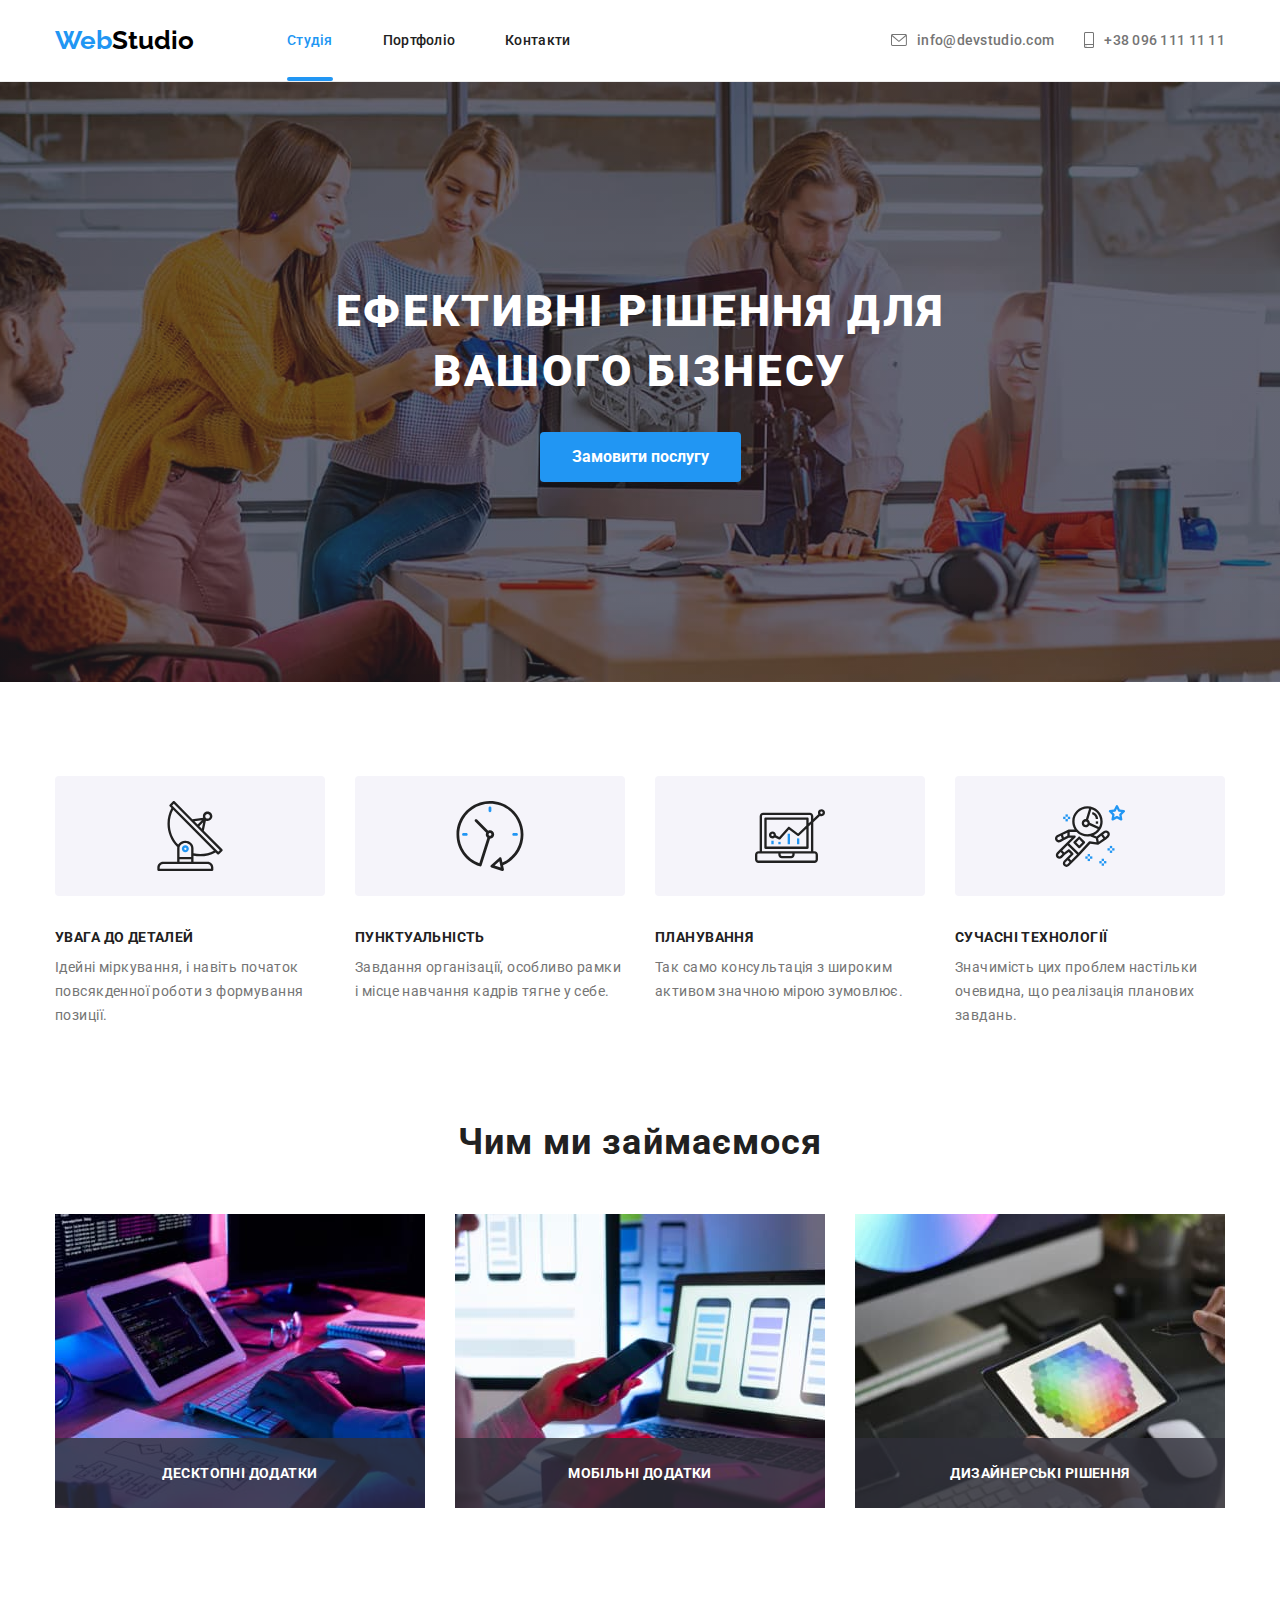
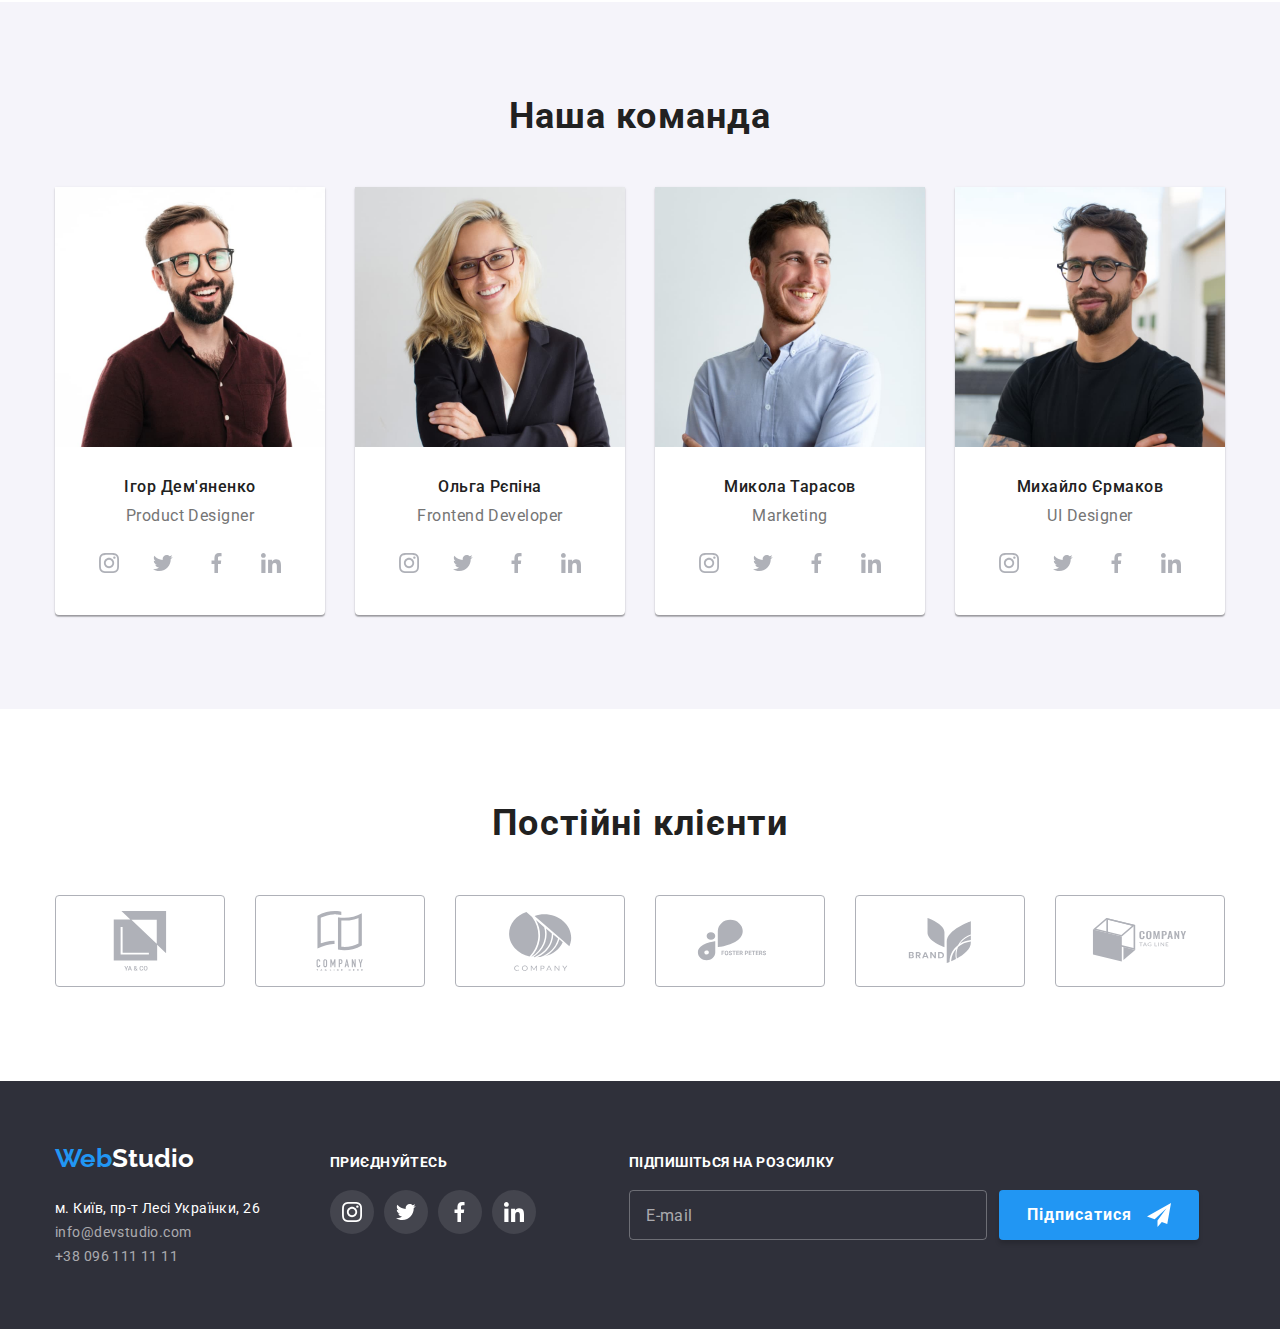
==== index.html @ 1114fa34 "Добавляет предыдушую версию сайта" ====
<!DOCTYPE html>
<html lang="uk">
  <head>
    <meta charset="UTF-8" />
    <meta http-equiv="X-UA-Compatible" content="IE=edge" />
    <meta name="viewport" content="width=1200">
    <title>WebStudio</title>
    <link
      href="https://fonts.googleapis.com/css2?family=Pacifico&family=Raleway:wght@700&family=Roboto:wght@400;500;700;900&display=swap"
      rel="stylesheet"
    />
    <link
      rel="stylesheet"
      href="https://cdnjs.cloudflare.com/ajax/libs/modern-normalize/1.1.0/modern-normalize.min.css"
    />
    <link rel="stylesheet" href="./css/main.min.css" />
  </head>
  <body>
    <header class="header">
      <!-- Навигация -->
      <div class="header__container">
        <nav class="nav-site">
          <a class="logo" href="./index.html" lang="en"
            ><span>Web</span>Studio</a
          >

          <ul class="nav-site__list">
            <li class="nav-site__items">
              <a class="nav-site__link nav-site__link--active" href="./index.html">Студія</a>
            </li>
            <li class="nav-site__items">
              <a class="nav-site__link" href="./portfolio.html">Портфоліо</a>
            </li>
            <li class="nav-site__items">
              <a class="nav-site__link" href="">Контакти</a>
            </li>
          </ul>
        </nav>
        <!-- Контактная информация -->
        <ul class="nav-contacts">
          <li class="nav-contacts__items">
            <a class="nav-contacts__link" href="mailto:info@devstudio.com">
              <svg class="nav-contacts__icon" width="16" height="16">
                <use href="./images/symbol-defs.svg#icon-envelope"></use>
              </svg><span>info@devstudio.com</span></a
            >
          </li>
          <li class="nav-contacts__items">
            <a class="nav-contacts__link" href="tel:+380961111111">
              <svg class="nav-contacts__icon" width="10" height="16">
                <use href="./images/symbol-defs.svg#icon-smartphone"></use>
              </svg><span>+38 096 111 11 11</span></a
            >
          </li>
        </ul>
      </div>
    </header>

    <main>
      <!-- Блок Герой -->
      <section class="hero">
        <h1 class="hero__title">Ефективні рішення для<br />вашого бізнесу</h1>
        <button class="hero__button" type="button" data-modal-open>Замовити послугу</button>
      </section>
      <!-- Достоинства -->
      <section class="dignity">
        <h2 class="dignity__title hide">Переваги</h2>

        <ul class="dignity__list">
          <li class="dignity__items">
            <svg class="dignity__icons" width="270" height="120">
              <use href="./images/symbol-defs.svg#icon-antenna"></use>
            </svg>
            <h3 class="dignity__subtitle">УВАГА ДО ДЕТАЛЕЙ</h3>
            <p class="dignity__text">
              Ідейні міркування, і навіть початок повсякденної роботи з
              формування позиції.
            </p>
          </li>
          <li class="dignity__items">
            <svg class="dignity__icons" width="270" height="120">
              <use href="./images/symbol-defs.svg#icon-clock"></use>
            </svg>
            <h3 class="dignity__subtitle">ПУНКТУАЛЬНІСТЬ</h3>
            <p class="dignity__text">
              Завдання організації, особливо рамки і місце навчання кадрів тягне
              у себе.
            </p>
          </li>
          <li class="dignity__items">
            <svg class="dignity__icons" width="270" height="120">
              <use href="./images/symbol-defs.svg#icon-diagram"></use>
            </svg>
            <h3 class="dignity__subtitle">ПЛАНУВАННЯ</h3>
            <p class="dignity__text">
              Так само консультація з широким активом значною мірою зумовлює.
            </p>
          </li>
          <li class="dignity__items">
            <svg class="dignity__icons" width="270" height="120">
              <use href="./images/symbol-defs.svg#icon-astronaut"></use>
            </svg>
            <h3 class="dignity__subtitle">СУЧАСНІ ТЕХНОЛОГІЇ</h3>
            <p class="dignity__text">
              Значимість цих проблем настільки очевидна, що реалізація планових
              завдань.
            </p>
          </li>
        </ul>
      </section>
      <!-- Наша работа -->
      <section class="ourwork">
        <h2 class="ourwork__title">Чим ми займаємося</h2>
        <ul class="ourwork__list">
          <li class="ourwork__items">
            <div class="ourwork__tumb">
              <img
              src="./images/metier_1.jpg"
              alt="процес планування"
              width="370"
              height="294"
              />
              <div class="ourwork__textblock">
                <p class="ourwork__text">Десктопні додатки</p>
              </div>
            </div>
          </li>
          <li class="ourwork__items">
            <div class="ourwork__tumb">
              <img
              src="./images/metier_2.jpg"
              alt="процес створеня макету"
              width="370"
              height="294"
              />
              <div class="ourwork__textblock">
                <p class="ourwork__text">Мобільні додатки</p>
              </div>
          </li>
          <li class="ourwork__items">
            <div class="ourwork__tumb">
              <img
              src="./images/metier_3.jpg"
              alt="процес графічного оформлення"
              width="370"
              height="294"
              />
              <div class="ourwork__textblock">
                <p class="ourwork__text">Дизайнерські рішення</p>
              </div>
          </li>
        </ul>
      </section>
      <!-- Наша команда -->
      <section class="ourteam">
        <div class="ourteam__container">
          <h2 class="ourteam__title">Наша команда</h2>

          <ul class="ourteam__list">
            <li class="team-cart">
              <img
                src="./images/product_designer.jpg"
                alt="усміхнений молодий чоловік в окулярах с бородою"
                width="270"
                height="260"
              />
              <div class="team-cart__about">
                <h3 class="team-cart__name">Ігор Дем'яненко</h3>
                <p class="team-cart__profession" lang="en">Product Designer</p>

                <ul class="team-cart__list">
                  <li class="team-cart__items">
                    <a
                      href=""
                      class="team-cart__link"
                      target="_blank"
                      rel="noreferrer noopener"
                    >
                      <svg class="team-cart__icon" width="44" height="44">
                        <use
                          href="./images/symbol-defs.svg#icon-instagram"
                        ></use>
                      </svg>
                    </a>
                  </li>
                  <li class="team-cart__items">
                    <a
                      href=""
                      class="team-cart__link"
                      target="_blank"
                      rel="noreferrer noopener"
                    >
                      <svg class="team-cart__icon" width="44" height="44">
                        <use href="./images/symbol-defs.svg#icon-Twitter"></use>
                      </svg>
                    </a>
                  </li>
                  <li class="team-cart__items">
                    <a
                      href=""
                      class="team-cart__link"
                      target="_blank"
                      rel="noreferrer noopener"
                    >
                      <svg class="team-cart__icon" width="44" height="44">
                        <use
                          href="./images/symbol-defs.svg#icon-facebook"
                        ></use>
                      </svg>
                    </a>
                  </li>
                  <li class="team-cart__items">
                    <a
                      href=""
                      class="team-cart__link"
                      target="_blank"
                      rel="noreferrer noopener"
                    >
                      <svg class="team-cart__icon" width="44" height="44">
                        <use
                          href="./images/symbol-defs.svg#icon-linkedin"
                        ></use>
                      </svg>
                    </a>
                  </li>
                </ul>
              </div>
            </li>
            <li class="team-cart">
              <img
                src="./images/frontend_developer.jpg"
                alt="усміхнена молода дівчина в окулярах"
                width="270"
                height="260"
              />
              <div class="team-cart__about">
                <h3 class="team-cart__name">Ольга Рєпіна</h3>
                <p class="team-cart__profession" lang="en">Frontend Developer</p>

                <ul class="team-cart__list">
                  <li class="team-cart__items">
                    <a
                      href=""
                      class="team-cart__link"
                      target="_blank"
                      rel="noreferrer noopener"
                    >
                      <svg class="team-cart__icon" width="44" height="44">
                        <use
                          href="./images/symbol-defs.svg#icon-instagram"
                        ></use>
                      </svg>
                    </a>
                  </li>
                  <li class="team-cart__items">
                    <a
                      href=""
                      class="team-cart__link"
                      target="_blank"
                      rel="noreferrer noopener"
                    >
                      <svg class="team-cart__icon" width="44" height="44">
                        <use href="./images/symbol-defs.svg#icon-Twitter"></use>
                      </svg>
                    </a>
                  </li>
                  <li class="team-cart__items">
                    <a
                      href=""
                      class="team-cart__link"
                      target="_blank"
                      rel="noreferrer noopener"
                    >
                      <svg class="team-cart__icon" width="44" height="44">
                        <use
                          href="./images/symbol-defs.svg#icon-facebook"
                        ></use>
                      </svg>
                    </a>
                  </li>
                  <li class="team-cart__items">
                    <a
                      href=""
                      class="team-cart__link"
                      target="_blank"
                      rel="noreferrer noopener"
                    >
                      <svg class="team-cart__icon" width="44" height="44">
                        <use
                          href="./images/symbol-defs.svg#icon-linkedin"
                        ></use>
                      </svg>
                    </a>
                  </li>
                </ul>
              </div>
            </li>
            <li class="team-cart">
              <img
                src="./images/marketing.jpg"
                alt="усміхнений молодий чоловік"
                width="270"
                height="260"
              />
              <div class="team-cart__about">
                <h3 class="team-cart__name">Микола Тарасов</h3>
                <p class="team-cart__profession" lang="en">Marketing</p>
                <ul class="team-cart__list">
                  <li class="team-cart__items">
                    <a
                      href=""
                      class="team-cart__link"
                      target="_blank"
                      rel="noreferrer noopener"
                    >
                      <svg class="team-cart__icon" width="44" height="44">
                        <use
                          href="./images/symbol-defs.svg#icon-instagram"
                        ></use>
                      </svg>
                    </a>
                  </li>
                  <li class="team-cart__items">
                    <a
                      href=""
                      class="team-cart__link"
                      target="_blank"
                      rel="noreferrer noopener"
                    >
                      <svg class="team-cart__icon" width="44" height="44">
                        <use href="./images/symbol-defs.svg#icon-Twitter"></use>
                      </svg>
                    </a>
                  </li>
                  <li class="team-cart__items">
                    <a
                      href=""
                      class="team-cart__link"
                      target="_blank"
                      rel="noreferrer noopener"
                    >
                      <svg class="team-cart__icon" width="44" height="44">
                        <use
                          href="./images/symbol-defs.svg#icon-facebook"
                        ></use>
                      </svg>
                    </a>
                  </li>
                  <li class="team-cart__items">
                    <a
                      href=""
                      class="team-cart__link"
                      target="_blank"
                      rel="noreferrer noopener"
                    >
                      <svg class="team-cart__icon" width="44" height="44">
                        <use
                          href="./images/symbol-defs.svg#icon-linkedin"
                        ></use>
                      </svg>
                    </a>
                  </li>
                </ul>
              </div>
            </li>
            <li class="team-cart">
              <img
                src="./images/ui_designer.jpg"
                alt="усміхнений молодий чоловік в окулярах с бородою"
                width="270"
                height="260"
              />
              <div class="team-cart__about">
                <h3 class="team-cart__name">Михайло Єрмаков</h3>
                <p class="team-cart__profession" lang="en">UI Designer</p>
                <ul class="team-cart__list">
                  <li class="team-cart__items">
                    <a
                      href=""
                      class="team-cart__link"
                      target="_blank"
                      rel="noreferrer noopener"
                    >
                      <svg class="team-cart__icon" width="44" height="44">
                        <use
                          href="./images/symbol-defs.svg#icon-instagram"
                        ></use>
                      </svg>
                    </a>
                  </li>
                  <li class="team-cart__items">
                    <a
                      href=""
                      class="team-cart__link"
                      target="_blank"
                      rel="noreferrer noopener"
                    >
                      <svg class="team-cart__icon" width="44" height="44">
                        <use href="./images/symbol-defs.svg#icon-Twitter"></use>
                      </svg>
                    </a>
                  </li>
                  <li class="team-cart__items">
                    <a
                      href=""
                      class="team-cart__link"
                      target="_blank"
                      rel="noreferrer noopener"
                    >
                      <svg class="team-cart__icon" width="44" height="44">
                        <use
                          href="./images/symbol-defs.svg#icon-facebook"
                        ></use>
                      </svg>
                    </a>
                  </li>
                  <li class="team-cart__items">
                    <a
                      href=""
                      class="team-cart__link"
                      target="_blank"
                      rel="noreferrer noopener"
                    >
                      <svg class="team-cart__icon" width="44" height="44">
                        <use
                          href="./images/symbol-defs.svg#icon-linkedin"
                        ></use>
                      </svg>
                    </a>
                  </li>
                </ul>
              </div>
            </li>
          </ul>
        </div>
      </section>
      <!-- Постоянные клиенты -->
      <section class="clients">
        <h2 class="clients__title">Постійні клієнти</h2>

        <ul class="clients__list">
          <li class="client__items">
            <a
              href=""
              class="clients__link"
              target="_blank"
              rel="noreferrer noopener"
            >
              <svg class="clients__icon" width="170" height="92">
                <use href="./images/symbol-defs.svg#icon-yoco"></use>
              </svg>
            </a>
          </li>
          <li class="client__items">
            <a
              href=""
              class="clients__link"
              target="_blank"
              rel="noreferrer noopener"
            >
              <svg class="clients__icon" width="170" height="92">
                <use href="./images/symbol-defs.svg#icon-tagline"></use>
              </svg>
            </a>
          </li>
          <li class="client__items">
            <a
              href=""
              class="clients__link"
              target="_blank"
              rel="noreferrer noopener"
            >
              <svg class="clients__icon" width="170" height="92">
                <use href="./images/symbol-defs.svg#icon-company"></use>
              </svg>
            </a>
          </li>
          <li class="client__items">
            <a
              href=""
              class="clients__link"
              target="_blank"
              rel="noreferrer noopener"
            >
              <svg class="clients__icon" width="170" height="92">
                <use href="./images/symbol-defs.svg#icon-forestpeter"></use>
              </svg>
            </a>
          </li>
          <li class="client__items">
            <a
              href=""
              class="clients__link"
              target="_blank"
              rel="noreferrer noopener"
            >
              <svg class="clients__icon" width="170" height="92">
                <use href="./images/symbol-defs.svg#icon-brend"></use>
              </svg>
            </a>
          </li>
          <li class="client__items">
            <a
              href=""
              class="clients__link"
              target="_blank"
              rel="noreferrer noopener"
            >
              <svg class="clients__icon" width="170" height="92">
                <use href="./images/symbol-defs.svg#icon-tag"></use>
              </svg>
            </a>
          </li>
        </ul>
      </section>
    </main>

<!-- footer -->

    <footer class="footer">
      <div class="footer__container">
        <div class="footer__item">
          <!-- logo -->
          <a class="logo logo--dark" href="./index.html" lang="en">
            <span>Web</span>Studio</a
          >
          <!-- Как найти -->
          <address class="address footer__address">
            <ul class="address__list">
              <li class="address__item">
                <a
                  class="address__maps"
                  target="_blank"
                  rel="noreferrer noopener"
                  href="https://goo.gl/maps/oZcnaYU12z9c5pJu7"
                  >м. Київ, пр-т Лесі Українки, 26</a
                >
              </li>

              <li class="address__item">
                <a class="address__contact" href="mailto:info@devstudio.com"
                  >info@devstudio.com</a
                >
              </li>

              <li class="address__item">
                <a class="address__contact" href="tel:+380961111111"
                  >+38 096 111 11 11</a
                >
              </li>
            </ul>
          </address>
        </div>
        <!-- Присоединиться footer -->
        <div class="footer__item">
          <h2 class="footer__title">приєднуйтесь</h2>

          <ul class="footer-social">
            <li class="footer-social__item">
              <a
                href=""
                class="footer-social__link"
                target="_blank"
                rel="noreferrer noopener"
              >
                <svg class="footer-social__icon" width="44" height="44">
                  <use href="./images/symbol-defs.svg#icon-instagram"></use>
                </svg>
              </a>
            </li>
            <li class="footer-social__item">
              <a
                href=""
                class="footer-social__link"
                target="_blank"
                rel="noreferrer noopener"
              >
                <svg class="footer-social__icon" width="44" height="44">
                  <use href="./images/symbol-defs.svg#icon-Twitter"></use>
                </svg>
              </a>
            </li>
            <li class="footer-social__item">
              <a
                href=""
                class="footer-social__link"
                target="_blank"
                rel="noreferrer noopener"
              >
                <svg class="footer-social__icon" width="44" height="44">
                  <use href="./images/symbol-defs.svg#icon-facebook"></use>
                </svg>
              </a>
            </li>
            <li class="footer-social__item">
              <a
                href=""
                class="footer-social__link"
                target="_blank"
                rel="noreferrer noopener"
              >
                <svg class="footer-social__icon" width="44" height="44">
                  <use href="./images/symbol-defs.svg#icon-linkedin"></use>
                </svg>
              </a>
            </li>
          </ul>
        </div>
        <!-- Подписаться на рассылку footer -->
        <div class="subscribe">
          <h2 class="subscribe-title footer__title">Підпишіться на розсилку</h2>
          <form name="subscribe__form">
            <div class="subscribe__container">
              <label class="subscribe__label">
                <input class="subscribe__input" type="email" placeholder="E-mail" name="subscribe-email">
              </label>
              <button class="subscrbe__submit" type="submit">Підписатися 
                <svg class="subscrbe__icon" width="24" height="24">
                <use href="./images/symbol-defs.svg#icon-send-airplane"></use>
              </svg></button>
            </div>
          </form>
        </div>
      </div>
    </footer>
    <!-- Модальное окно -->
    <div class="backdrop is-hidden" data-modal>
      <div class="modal">
        <button class="modal__close-button" data-modal-close>
          <svg class="modal__close-icon" width="18" height="18">
            <use href="./images/symbol-defs.svg#icon-close"></use>
          </svg>
        </button>
        <!-- форма -->
        <form class="feedback" name="feedback-form" >
            <div>
              <h2 class="feedback__title">Залиште свої дані, ми вам передзвонимо</h2>
            <ul class="feedback__list">
              <li class="feedback__item">
                <label class="feedback__lable">
                    <p class="feedback__text">Ім'я</p>
                    <input class="feedback__input" type="text" name="feedback-name">
                    <svg class="feedback__icon" width="18" height="18">
                      <use href="./images/symbol-defs.svg#icon-person-feedback"></use>
                    </svg>
                </label>
              </li>
              <li class="feedback__item">
                <label class="feedback__lable" >
                  <p class="feedback__text">Телефон</p>
                  <input class="feedback__input" type="tel" name="feedback-tel">
                  <svg class="feedback__icon" width="18" height="18">
                    <use href="./images/symbol-defs.svg#icon-phone-feedback"></use>
                  </svg>
                </label>
              </li>
              <li class="feedback__item">
                <label class="feedback__lable" >
                  <p class="feedback__text">Пошта</p>
                  <input class="feedback__input" type="email" name="feedback-email">
                  <svg class="feedback__icon" width="18" height="18">
                    <use href="./images/symbol-defs.svg#icon-email-feedback"></use>
                  </svg>
                </label>
              </li>
              <li class="feedback__item">
                <label>
                  <p class="feedback__text">Коментар</p>
                  <textarea class="feedback__textarea feedback__input" name="feedback-comment" rows="10"  placeholder="Введіть текст"></textarea>
                </label>
              </li>
            </ul>
            <div class="checkbox">
              <label class="checkbox__label">
                <input class="checkbox__input hide" type="checkbox" >
                <span class="checkbox__icon"></span><p class="checkbox__text">Погоджуюся з розсилкою та приймаю <a class="checkbox__link" href="">Умови договору</a></p>
              </label>
              
            </div>
            </div>
            <button class="feedback__submit button" type="submit">Відправити</button>
          </form>
      </div>
    </div>

    <script src="./js/modal.js"></script>
  </body>
</html>
---- css/main.min.css ----
:root{--brend-color: #2196F3;--white-color: #ffffff;--text-title-color: #212121;--text-main-color: #757575;--background-main-color: #F5F5F5;--background-secondary-color: #F5F4FA;--background-footer-color: #2F303A;--footer-text-color: #FFFFFF;--social-icon-color: #AFB1B8;--function-animation: cubic-bezier(0.4, 0, 0.2, 1)}*,*::before,*::after{box-sizing:border-box}body{background-color:var(--white-color);color:var(--text-main-color);font-family:"Roboto",sans-serif}ul{margin:0;padding:0}h1,h2,h3,h4,h5,h6{margin:0}p{margin:0}img{display:block}.list{list-style:none}.link{display:block;text-decoration:none;color:inherit}.hide{position:absolute;width:1px;height:1px;margin:-1px;padding:0;overflow:hidden;border:0;clip:rect(0 0 0 0)}.title{color:var(--text-title-color);font-family:"Roboto",sans-serif;font-weight:700;font-size:36px;line-height:1.16;text-align:center;letter-spacing:.03em}.checkbox__icon,.feedback__submit,.feedback__input,.feedback__icon,.modal__close-button,.modal,.backdrop,.subscrbe__submit,.subscribe__input,.footer-social__link,.clients__icon,.clients__link,.team-cart__link,.team-cart__icon,.hero__button,.nav-contacts__link,.nav-site__link{transition-duration:250ms;transition-timing-function:var(--function-animation)}.footer__container,.clients,.ourteam__container,.ourwork,.dignity,.header__container{width:1200px;margin:0 auto;padding-left:15px;padding-right:15px}.clients,.ourteam,.dignity{padding-top:94px;padding-bottom:94px}.feedback__list,.address__list,.clients__list,.team-cart__list,.ourteam__list,.ourwork__list,.dignity__list,.nav-contacts,.nav-site__list,.footer-social{list-style:none}.address__contact,.address__maps,.clients__link,.nav-contacts__link,.nav-site__link,.logo,.footer-social__link,.team-cart__link{display:block;text-decoration:none;color:inherit}.nav-contacts__link,.nav-site__link{display:block;padding-top:32px;padding-bottom:32px;color:var(--text-title-color);font-weight:500;font-size:14px;letter-spacing:.02em;transition-property:color}.clients__title,.ourteam__title,.ourwork__title{color:var(--text-title-color);font-family:"Roboto",sans-serif;font-weight:700;font-size:36px;line-height:1.16;text-align:center;letter-spacing:.03em}.footer__address{font-style:normal}.footer-social{display:flex;justify-content:space-between}.footer-social__link,.team-cart__link{display:flex;justify-content:center;align-items:center;width:44px;height:44px;border-radius:50%}.footer-social__icon,.team-cart__icon{width:20px;height:20px}.ourwork__tumb{position:relative;overflow:hidden}.logo{color:#000;font-family:"Raleway",sans-serif;font-weight:700;font-size:26px;line-height:1.38}.logo span{color:var(--brend-color)}.header{border-bottom:1px solid #ececec}.header__container{display:flex;align-items:center}.header{background-color:#fff;line-height:1.14}.nav-site{display:flex;align-items:center}.nav-site__list{display:flex;align-items:center;margin-left:93px}.nav-site__items+.nav-site__items{margin-left:50px}.nav-site__link:hover,.nav-site__link:focus{color:var(--brend-color)}.nav-site__link--active{color:var(--brend-color);position:relative}.nav-site__link--active::after{content:"";position:absolute;bottom:-1px;display:block;width:100%;height:4px;border-radius:2px;background-color:var(--brend-color)}.nav-contacts{display:flex;align-items:center;margin-left:auto}.nav-contacts__items+.nav-contacts__items{margin-left:30px}.nav-contacts__link{color:var(--text-main-color)}.nav-contacts__icon{vertical-align:text-bottom;margin-right:10px;fill:currentColor}.nav-contacts__link:hover,.nav-contacts__link:focus{color:var(--brend-color)}.hero{display:flex;flex-direction:column;justify-content:center;align-items:center;max-width:1600px;margin:0 auto;padding-top:200px;padding-bottom:200px;background-color:#2f303a;background-image:linear-gradient(rgba(47, 48, 58, 0.4), rgba(47, 48, 58, 0.4)),url(../images/bg-hero.jpg);background-repeat:no-repeat;background-position:center}.hero__title{margin-bottom:30px;color:#fff;font-family:"Roboto",sans-serif;font-weight:900;font-size:44px;line-height:1.36;text-align:center;letter-spacing:.06em;text-transform:uppercase}.hero__button{padding:10px 32px;color:#fff;background-color:var(--brend-color);border-radius:4px;border:none;font-family:"Roboto";font-weight:700;font-size:16px;line-height:1.88;transition-property:cursor}.hero__button:hover,.hero__button:focus{cursor:pointer}.dignity__list{display:flex}.dignity__items{width:270px}.dignity__items+.dignity__items{margin-left:30px}.dignity__icons{border-radius:4px;padding:25px 100px;margin-bottom:30px;background-color:var(--background-secondary-color)}.dignity__subtitle{margin-bottom:10px;color:var(--text-title-color);font-weight:700;font-size:14px;line-height:1.14;letter-spacing:.03em;text-transform:uppercase}.dignity__text{font-size:14px;line-height:1.71;letter-spacing:.03em}.ourwork{padding-bottom:94px}.ourwork__title{margin-bottom:50px}.ourwork__list{display:flex;justify-content:space-between}.ourwork__textblock{position:absolute;bottom:0;width:100%;height:70px;padding-top:27px;background-color:rgba(47,48,58,.8)}.ourwork__text{font-weight:700;font-size:14px;line-height:1.1428571429;text-align:center;letter-spacing:.03em;text-transform:uppercase;color:#fff}.ourteam{background-color:var(--background-secondary-color)}.ourteam__title{margin-bottom:50px}.ourteam__list{display:flex;justify-content:space-between}.team-cart{background-color:var(--white-color);border-radius:0px 0px 4px 4px;box-shadow:0px 1px 3px rgba(0,0,0,.12),0px 1px 1px rgba(0,0,0,.14),0px 2px 1px rgba(0,0,0,.2)}.team-cart__about{padding-top:30px;padding-bottom:30px}.team-cart__name{margin-bottom:10px;color:var(--text-title-color);font-weight:500;font-size:16px;line-height:1.19;text-align:center;letter-spacing:.03em}.team-cart__profession{margin-bottom:16px;font-size:16px;line-height:1.19;text-align:center;letter-spacing:.03em}.team-cart__list{display:flex;justify-content:space-between;padding-left:32px;padding-right:32px}.team-cart__icon{fill:var(--social-icon-color);transition-property:fill}.team-cart__link{transition-property:background-color}.team-cart__link:hover .team-cart__icon,.team-cart__link:focus .team-cart__icon{fill:var(--white-color)}.team-cart__link:hover,.team-cart__link:focus{background-color:var(--brend-color)}.clients__title{margin-bottom:50px}.clients__list{display:flex;justify-content:space-between}.clients__link{display:flex;justify-content:center;align-items:center;width:170px;height:92px;border:1px solid var(--social-icon-color);border-radius:4px;transition-property:border-color}.clients__icon{display:block;width:106px;height:60px;fill:var(--social-icon-color);transition-property:fill}.clients__link:hover,.clients__link:focus{border-color:var(--brend-color)}.clients__link:hover .clients__icon,.clients__link:focus .clients__icon{fill:var(--brend-color)}.footer{color:var(--footer-text-color);background-color:var(--background-footer-color)}.footer__container{display:flex;align-items:baseline;padding-top:60px;padding-bottom:60px}.footer__address{margin-top:20px}.footer__item+.footer__item{margin-left:70px}.footer__item:nth-child(2){width:206px}.footer__title{margin-bottom:20px;font-family:"Roboto",sans-serif;font-weight:700;font-size:14px;line-height:1.1428571429;letter-spacing:.03em;text-transform:uppercase;color:#fff}.footer-social__icon{fill:var(--white-color)}.footer-social__link{border-radius:50%;background-color:rgba(255,255,255,.1);transition-property:fill,background-color}.footer-social__link:hover,.footer-social__link:focus{background-color:var(--brend-color)}.address__items+.address__items{margin-top:9px}.address__list{font-family:"Roboto",sans-serif;font-size:14px;line-height:1.71;letter-spacing:.03em}.address__contact{color:rgba(255,255,255,.6)}.logo--dark{color:var(--footer-text-color)}.subscribe{margin-left:93px}.subscribe__container{display:flex}.subscribe__input{width:358px;height:50px;border:1px solid rgba(255,255,255,.3);border-radius:4px;padding-left:16px;background-color:inherit;font-size:16px;line-height:1.25;letter-spacing:.03em;color:rgba(255,255,255,.6);transition-property:outline,border-color}.subscribe__input::placeholder{font-size:16px;line-height:1.25;letter-spacing:.03em;color:rgba(255,255,255,.6)}.subscribe__input:focus{outline:var(--brend-color);border-color:var(--brend-color)}.subscrbe__submit{display:flex;align-items:center;justify-content:space-between;margin-left:12px;padding:10px 28px;min-width:200px;height:50px;border:none;border-radius:4px;background-color:var(--brend-color);color:var(--white-color);box-shadow:0px 4px 4px rgba(0,0,0,.15);font-family:"Roboto",sans-serif;font-weight:700;font-size:16px;line-height:1.875;letter-spacing:.06em;transition-property:box-shadow}.subscrbe__submit:hover,.subscrbe__submit:focus{box-shadow:none}.is-hidden{visibility:hidden;opacity:0;pointer-events:none}.backdrop{visibility:visible;position:fixed;top:0;width:100%;height:100%;background-color:rgba(0,0,0,.2);transition-property:opacity}.modal{position:absolute;left:50%;top:50%;display:flex;transform:translate(-50%, -50%) scale(1);width:528px;height:581px;background-color:var(--white-color);transition-property:transform}.backdrop.is-hidden>.modal{transform:translate(-50%, -50%) scale(0)}.modal__close-icon{fill:currentColor}.modal__close-button{position:absolute;top:8px;right:8px;width:30px;height:30px;padding:5px;color:#000;border-radius:50%;border:1px solid rgba(0,0,0,.1019607843);background-color:rgba(0,0,0,0);transition-property:color}.modal__close-button:hover,.modal__close-button:focus{color:var(--brend-color)}.feedback{flex-grow:1;padding:40px;display:flex;flex-direction:column;justify-content:space-between}.feedback__title{margin-bottom:12px;font-weight:700;font-size:20px;line-height:1.15;text-align:center;letter-spacing:.03em;color:var(--text-title-color)}.feedback__list{margin-bottom:20px}.feedback__item{margin-bottom:10px}.feedback__lable{display:block;position:relative}.feedback__text{margin-bottom:4px;font-size:12px;line-height:1.1666666667;letter-spacing:.01em;color:var(--text-main-color)}.feedback__icon{display:block;position:absolute;left:12px;bottom:11px;transition-property:fill}.feedback__submit{margin:0 auto;padding:10px 52px}.feedback__input{width:100%;height:40px;border:1px solid rgba(33,33,33,.2);border-radius:4px;padding-left:42px;font-size:12px;line-height:1.1666666667;letter-spacing:.01em;transition-property:outline,border-color}.feedback__input:focus{outline:inherit;border-color:var(--brend-color)}.feedback__input:focus~.feedback__icon{fill:var(--brend-color)}.feedback__textarea{resize:none;width:100%;height:120px;padding:12px 16px;font-size:12px;line-height:1.1666666667;letter-spacing:.01em}.feedback__textarea::placeholder{font-size:12px;line-height:1.1666666667;letter-spacing:.01em;color:rgba(117,117,117,.5)}.feedback__submit{padding:10px 32px;color:#fff;background-color:var(--brend-color);border-radius:4px;border:none;font-family:"Roboto";font-weight:700;font-size:16px;line-height:1.88;margin:0 auto;padding:10px 52px;transition-property:box-shadow,background-color,color}.feedback__submit:hover,.feedback__submit:focus{box-shadow:0px 4px 4px rgba(0,0,0,.15);background-color:var(--brend-color);color:var(--white-color)}.checkbox{padding-left:12px;display:flex;align-items:center}.checkbox__label{display:flex;align-items:center}.checkbox__text{margin-left:8px;font-size:14px;line-height:1.7142857143;letter-spacing:.03em}.checkbox__link{color:var(--brend-color)}.checkbox__icon{display:block;width:16px;height:15px;border:2px solid var(--text-title-color);border-radius:2px;transition-property:border,background-color,background-image}.checkbox__input:checked+.checkbox__icon{border:inherit;background-color:var(--brend-color);background-image:url(../images/check.svg)}/*# sourceMappingURL=main.min.css.map */
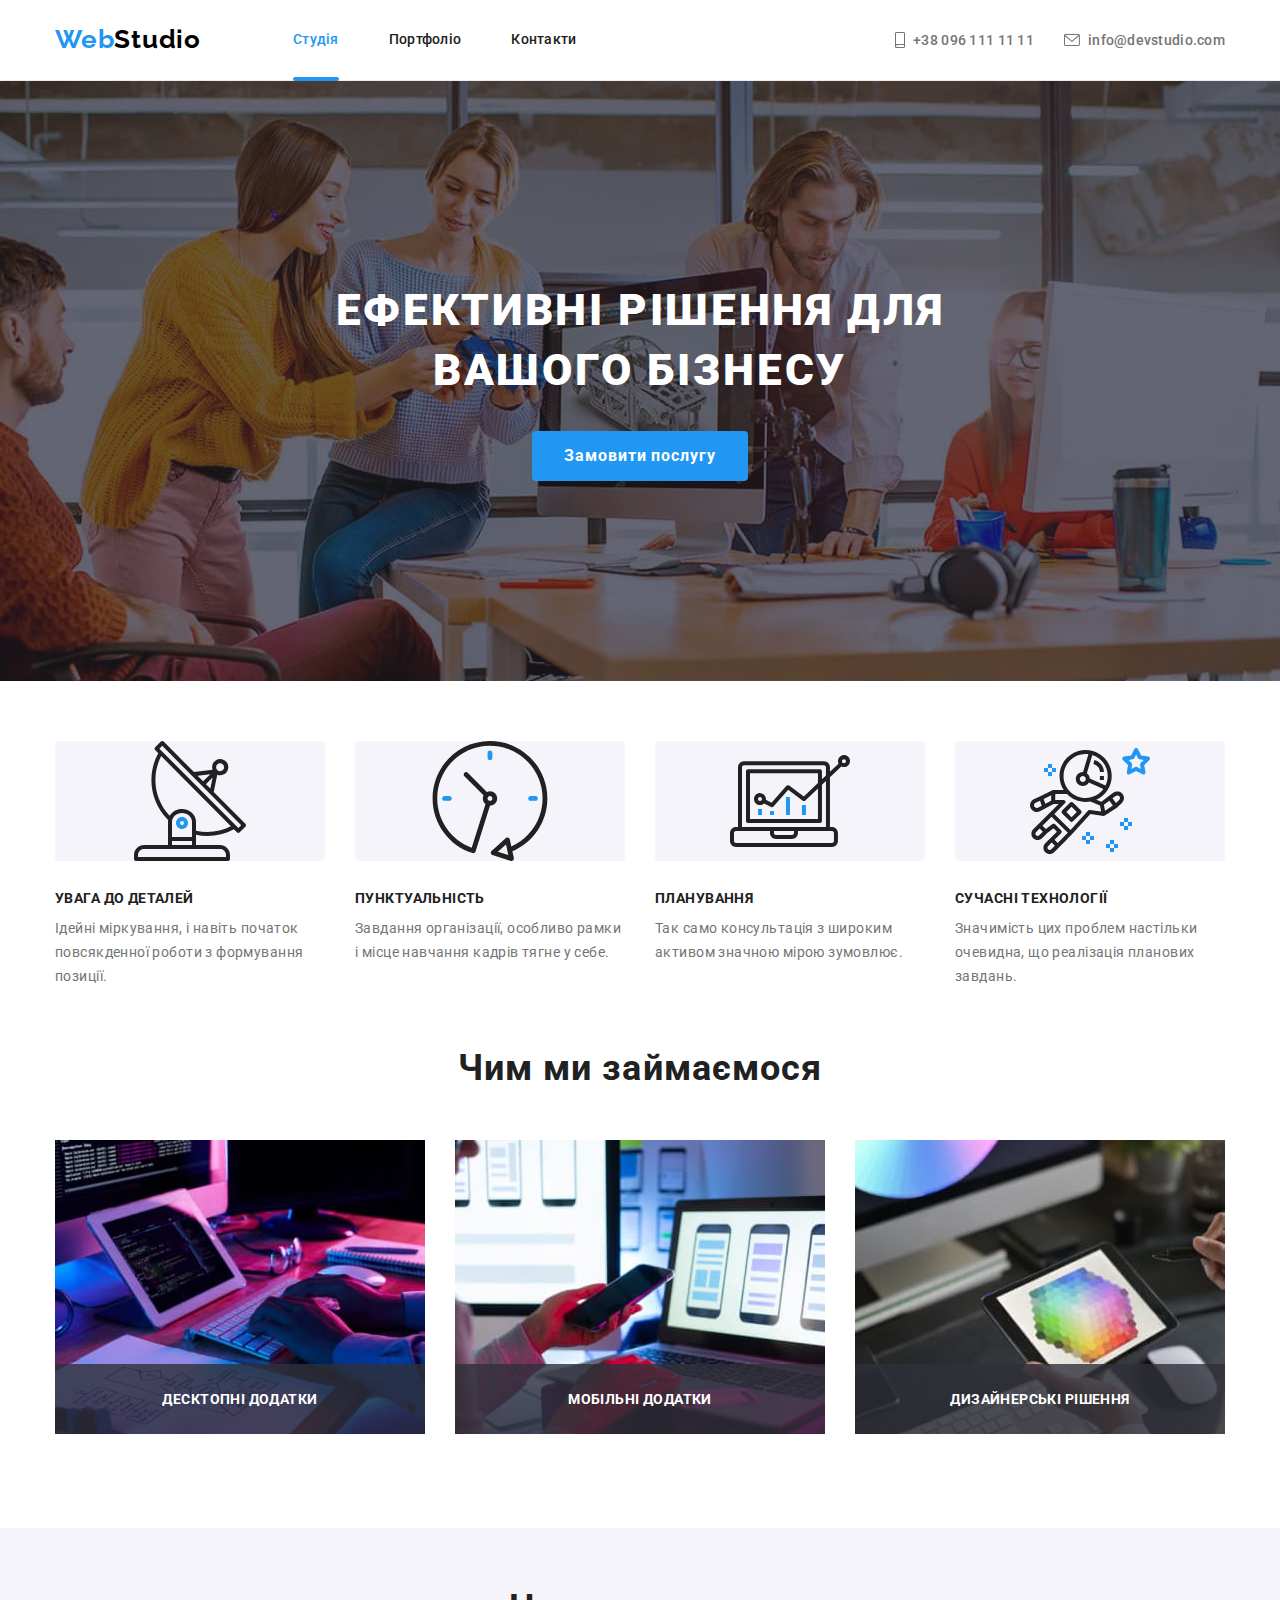
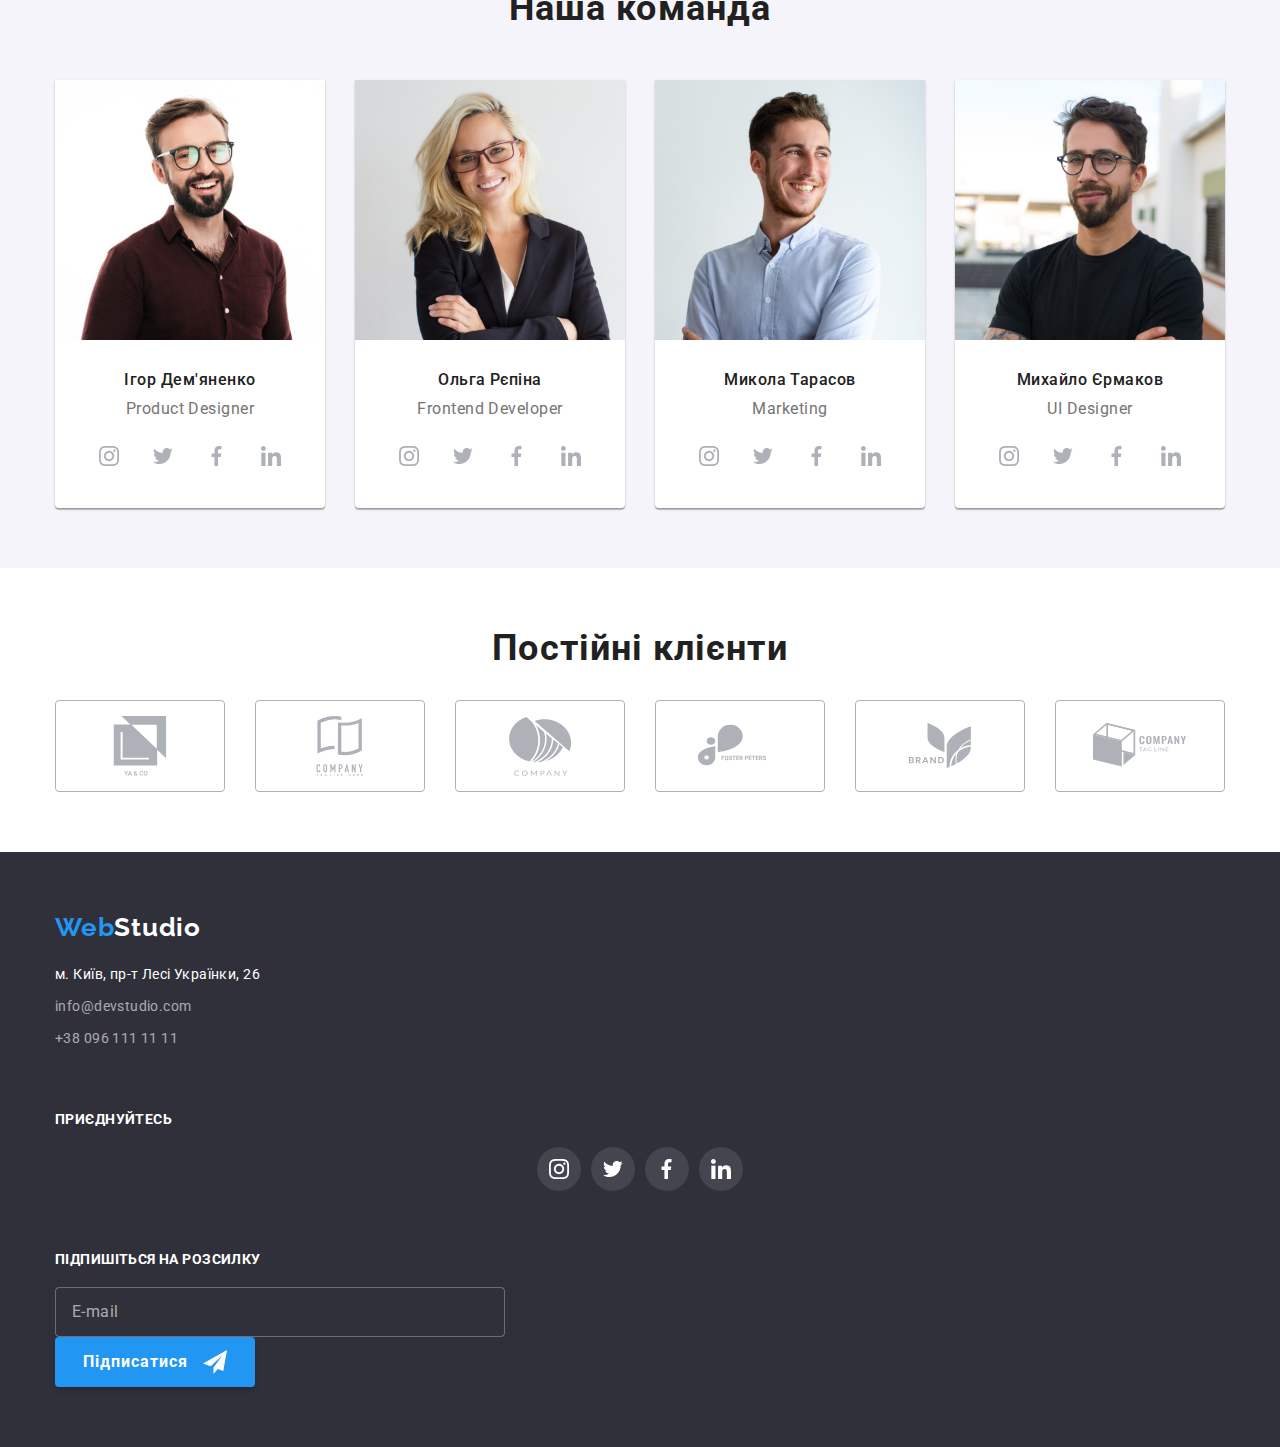
==== commit 720f3960: "Делает адаптив не главной странице" ====
--- a/index.html
+++ b/index.html
@@ -3,7 +3,7 @@
   <head>
     <meta charset="UTF-8" />
     <meta http-equiv="X-UA-Compatible" content="IE=edge" />
-    <meta name="viewport" content="width=1200">
+    <meta name="viewport" content="width=device-width, initial-scale=1.0">
     <title>WebStudio</title>
     <link
       href="https://fonts.googleapis.com/css2?family=Pacifico&family=Raleway:wght@700&family=Roboto:wght@400;500;700;900&display=swap"
@@ -15,44 +15,73 @@
     />
     <link rel="stylesheet" href="./css/main.min.css" />
   </head>
-  <body>
+  <body data-body data-body-fixed>
     <header class="header">
       <!-- Навигация -->
       <div class="header__container">
-        <nav class="nav-site">
           <a class="logo" href="./index.html" lang="en"
             ><span>Web</span>Studio</a
           >
-
-          <ul class="nav-site__list">
-            <li class="nav-site__items">
-              <a class="nav-site__link nav-site__link--active" href="./index.html">Студія</a>
-            </li>
-            <li class="nav-site__items">
-              <a class="nav-site__link" href="./portfolio.html">Портфоліо</a>
-            </li>
-            <li class="nav-site__items">
-              <a class="nav-site__link" href="">Контакти</a>
-            </li>
-          </ul>
-        </nav>
-        <!-- Контактная информация -->
-        <ul class="nav-contacts">
-          <li class="nav-contacts__items">
-            <a class="nav-contacts__link" href="mailto:info@devstudio.com">
-              <svg class="nav-contacts__icon" width="16" height="16">
-                <use href="./images/symbol-defs.svg#icon-envelope"></use>
-              </svg><span>info@devstudio.com</span></a
-            >
-          </li>
-          <li class="nav-contacts__items">
-            <a class="nav-contacts__link" href="tel:+380961111111">
-              <svg class="nav-contacts__icon" width="10" height="16">
-                <use href="./images/symbol-defs.svg#icon-smartphone"></use>
-              </svg><span>+38 096 111 11 11</span></a
-            >
-          </li>
-        </ul>
+          
+          <button class="button-burger is-open" type="button" aria-expanded="false" data-menu-button>
+            <svg class="button-burger__icon" width="40" height="40" aria-label="перемикач мобільного меню" aria-controls="nav-site__container">
+              <use class="button-burger__open" href="./images/symbol-defs.svg#icon-burger-open"></use>
+              <use class="button-burger__cross" href="./images/symbol-defs.svg#icon-burger-close"></use>
+            </svg>
+          </button>
+          
+          <div class="nav-site__container" id="nav-site__container" data-menu>
+            <nav class="nav-site">
+              <ul class="nav-site__list">
+                <li class="nav-site__items">
+                  <a class="nav-site__link nav-site__link--active" href="./index.html">Студія</a>
+                </li>
+                <li class="nav-site__items">
+                  <a class="nav-site__link" href="./portfolio.html">Портфоліо</a>
+                </li>
+                <li class="nav-site__items">
+                  <a class="nav-site__link" href="">Контакти</a>
+                </li>
+              </ul>
+            </nav>
+            <!-- Контактная информация -->
+            <ul class="nav-contacts">
+
+              <li class="nav-contacts__items">
+                <a class="nav-contacts__link" href="tel:+380961111111">
+                  <svg class="nav-contacts__icon" width="10" height="16">
+                    <use href="./images/symbol-defs.svg#icon-smartphone"></use>
+                  </svg><span>+38 096 111 11 11</span></a
+                >
+              </li>
+              <li class="nav-contacts__items">
+                <a class="nav-contacts__link" href="mailto:info@devstudio.com">
+                  <svg class="nav-contacts__icon" width="16" height="16">
+                    <use href="./images/symbol-defs.svg#icon-envelope"></use>
+                  </svg><span>info@devstudio.com</span></a
+                >
+              </li>
+            </ul>
+            <ul class="nav-social">
+              <li class="nav-social__items">
+                <a href="" class="nav-social__link" target="_blank"
+                      rel="noreferrer noopener">Instagram</a>
+              </li>
+              <li class="nav-social__items">
+                <a href="" class="nav-social__link" target="_blank"
+                      rel="noreferrer noopener">Twitter</a>
+              </li>
+              <li class="nav-social__items">
+                <a href="" class="nav-social__link" target="_blank"
+                      rel="noreferrer noopener">Facebook</a>
+              </li>
+              <li class="nav-social__items">
+                <a href="" class="nav-social__link" target="_blank"
+                      rel="noreferrer noopener">LinkedIn</a>
+              </li>
+            </ul>
+          </div>
+          
       </div>
     </header>
 
@@ -439,7 +468,7 @@
         <h2 class="clients__title">Постійні клієнти</h2>
 
         <ul class="clients__list">
-          <li class="client__items">
+          <li class="clients__items">
             <a
               href=""
               class="clients__link"
@@ -451,7 +480,7 @@
               </svg>
             </a>
           </li>
-          <li class="client__items">
+          <li class="clients__items">
             <a
               href=""
               class="clients__link"
@@ -463,7 +492,7 @@
               </svg>
             </a>
           </li>
-          <li class="client__items">
+          <li class="clients__items">
             <a
               href=""
               class="clients__link"
@@ -475,7 +504,7 @@
               </svg>
             </a>
           </li>
-          <li class="client__items">
+          <li class="clients__items">
             <a
               href=""
               class="clients__link"
@@ -487,7 +516,7 @@
               </svg>
             </a>
           </li>
-          <li class="client__items">
+          <li class="clients__items">
             <a
               href=""
               class="clients__link"
@@ -499,7 +528,7 @@
               </svg>
             </a>
           </li>
-          <li class="client__items">
+          <li class="clients__items">
             <a
               href=""
               class="clients__link"
@@ -682,7 +711,7 @@
           </form>
       </div>
     </div>
-
+    <script src="./js/menu.js"></script>
     <script src="./js/modal.js"></script>
   </body>
 </html>
--- a/css/main.min.css
+++ b/css/main.min.css
@@ -1 +1 @@
-:root{--brend-color: #2196F3;--white-color: #ffffff;--text-title-color: #212121;--text-main-color: #757575;--background-main-color: #F5F5F5;--background-secondary-color: #F5F4FA;--background-footer-color: #2F303A;--footer-text-color: #FFFFFF;--social-icon-color: #AFB1B8;--function-animation: cubic-bezier(0.4, 0, 0.2, 1)}*,*::before,*::after{box-sizing:border-box}body{background-color:var(--white-color);color:var(--text-main-color);font-family:"Roboto",sans-serif}ul{margin:0;padding:0}h1,h2,h3,h4,h5,h6{margin:0}p{margin:0}img{display:block}.list{list-style:none}.link{display:block;text-decoration:none;color:inherit}.hide{position:absolute;width:1px;height:1px;margin:-1px;padding:0;overflow:hidden;border:0;clip:rect(0 0 0 0)}.title{color:var(--text-title-color);font-family:"Roboto",sans-serif;font-weight:700;font-size:36px;line-height:1.16;text-align:center;letter-spacing:.03em}.checkbox__icon,.feedback__submit,.feedback__input,.feedback__icon,.modal__close-button,.modal,.backdrop,.subscrbe__submit,.subscribe__input,.footer-social__link,.clients__icon,.clients__link,.team-cart__link,.team-cart__icon,.hero__button,.nav-contacts__link,.nav-site__link{transition-duration:250ms;transition-timing-function:var(--function-animation)}.footer__container,.clients,.ourteam__container,.ourwork,.dignity,.header__container{width:1200px;margin:0 auto;padding-left:15px;padding-right:15px}.clients,.ourteam,.dignity{padding-top:94px;padding-bottom:94px}.feedback__list,.address__list,.clients__list,.team-cart__list,.ourteam__list,.ourwork__list,.dignity__list,.nav-contacts,.nav-site__list,.footer-social{list-style:none}.address__contact,.address__maps,.clients__link,.nav-contacts__link,.nav-site__link,.logo,.footer-social__link,.team-cart__link{display:block;text-decoration:none;color:inherit}.nav-contacts__link,.nav-site__link{display:block;padding-top:32px;padding-bottom:32px;color:var(--text-title-color);font-weight:500;font-size:14px;letter-spacing:.02em;transition-property:color}.clients__title,.ourteam__title,.ourwork__title{color:var(--text-title-color);font-family:"Roboto",sans-serif;font-weight:700;font-size:36px;line-height:1.16;text-align:center;letter-spacing:.03em}.footer__address{font-style:normal}.footer-social{display:flex;justify-content:space-between}.footer-social__link,.team-cart__link{display:flex;justify-content:center;align-items:center;width:44px;height:44px;border-radius:50%}.footer-social__icon,.team-cart__icon{width:20px;height:20px}.ourwork__tumb{position:relative;overflow:hidden}.logo{color:#000;font-family:"Raleway",sans-serif;font-weight:700;font-size:26px;line-height:1.38}.logo span{color:var(--brend-color)}.header{border-bottom:1px solid #ececec}.header__container{display:flex;align-items:center}.header{background-color:#fff;line-height:1.14}.nav-site{display:flex;align-items:center}.nav-site__list{display:flex;align-items:center;margin-left:93px}.nav-site__items+.nav-site__items{margin-left:50px}.nav-site__link:hover,.nav-site__link:focus{color:var(--brend-color)}.nav-site__link--active{color:var(--brend-color);position:relative}.nav-site__link--active::after{content:"";position:absolute;bottom:-1px;display:block;width:100%;height:4px;border-radius:2px;background-color:var(--brend-color)}.nav-contacts{display:flex;align-items:center;margin-left:auto}.nav-contacts__items+.nav-contacts__items{margin-left:30px}.nav-contacts__link{color:var(--text-main-color)}.nav-contacts__icon{vertical-align:text-bottom;margin-right:10px;fill:currentColor}.nav-contacts__link:hover,.nav-contacts__link:focus{color:var(--brend-color)}.hero{display:flex;flex-direction:column;justify-content:center;align-items:center;max-width:1600px;margin:0 auto;padding-top:200px;padding-bottom:200px;background-color:#2f303a;background-image:linear-gradient(rgba(47, 48, 58, 0.4), rgba(47, 48, 58, 0.4)),url(../images/bg-hero.jpg);background-repeat:no-repeat;background-position:center}.hero__title{margin-bottom:30px;color:#fff;font-family:"Roboto",sans-serif;font-weight:900;font-size:44px;line-height:1.36;text-align:center;letter-spacing:.06em;text-transform:uppercase}.hero__button{padding:10px 32px;color:#fff;background-color:var(--brend-color);border-radius:4px;border:none;font-family:"Roboto";font-weight:700;font-size:16px;line-height:1.88;transition-property:cursor}.hero__button:hover,.hero__button:focus{cursor:pointer}.dignity__list{display:flex}.dignity__items{width:270px}.dignity__items+.dignity__items{margin-left:30px}.dignity__icons{border-radius:4px;padding:25px 100px;margin-bottom:30px;background-color:var(--background-secondary-color)}.dignity__subtitle{margin-bottom:10px;color:var(--text-title-color);font-weight:700;font-size:14px;line-height:1.14;letter-spacing:.03em;text-transform:uppercase}.dignity__text{font-size:14px;line-height:1.71;letter-spacing:.03em}.ourwork{padding-bottom:94px}.ourwork__title{margin-bottom:50px}.ourwork__list{display:flex;justify-content:space-between}.ourwork__textblock{position:absolute;bottom:0;width:100%;height:70px;padding-top:27px;background-color:rgba(47,48,58,.8)}.ourwork__text{font-weight:700;font-size:14px;line-height:1.1428571429;text-align:center;letter-spacing:.03em;text-transform:uppercase;color:#fff}.ourteam{background-color:var(--background-secondary-color)}.ourteam__title{margin-bottom:50px}.ourteam__list{display:flex;justify-content:space-between}.team-cart{background-color:var(--white-color);border-radius:0px 0px 4px 4px;box-shadow:0px 1px 3px rgba(0,0,0,.12),0px 1px 1px rgba(0,0,0,.14),0px 2px 1px rgba(0,0,0,.2)}.team-cart__about{padding-top:30px;padding-bottom:30px}.team-cart__name{margin-bottom:10px;color:var(--text-title-color);font-weight:500;font-size:16px;line-height:1.19;text-align:center;letter-spacing:.03em}.team-cart__profession{margin-bottom:16px;font-size:16px;line-height:1.19;text-align:center;letter-spacing:.03em}.team-cart__list{display:flex;justify-content:space-between;padding-left:32px;padding-right:32px}.team-cart__icon{fill:var(--social-icon-color);transition-property:fill}.team-cart__link{transition-property:background-color}.team-cart__link:hover .team-cart__icon,.team-cart__link:focus .team-cart__icon{fill:var(--white-color)}.team-cart__link:hover,.team-cart__link:focus{background-color:var(--brend-color)}.clients__title{margin-bottom:50px}.clients__list{display:flex;justify-content:space-between}.clients__link{display:flex;justify-content:center;align-items:center;width:170px;height:92px;border:1px solid var(--social-icon-color);border-radius:4px;transition-property:border-color}.clients__icon{display:block;width:106px;height:60px;fill:var(--social-icon-color);transition-property:fill}.clients__link:hover,.clients__link:focus{border-color:var(--brend-color)}.clients__link:hover .clients__icon,.clients__link:focus .clients__icon{fill:var(--brend-color)}.footer{color:var(--footer-text-color);background-color:var(--background-footer-color)}.footer__container{display:flex;align-items:baseline;padding-top:60px;padding-bottom:60px}.footer__address{margin-top:20px}.footer__item+.footer__item{margin-left:70px}.footer__item:nth-child(2){width:206px}.footer__title{margin-bottom:20px;font-family:"Roboto",sans-serif;font-weight:700;font-size:14px;line-height:1.1428571429;letter-spacing:.03em;text-transform:uppercase;color:#fff}.footer-social__icon{fill:var(--white-color)}.footer-social__link{border-radius:50%;background-color:rgba(255,255,255,.1);transition-property:fill,background-color}.footer-social__link:hover,.footer-social__link:focus{background-color:var(--brend-color)}.address__items+.address__items{margin-top:9px}.address__list{font-family:"Roboto",sans-serif;font-size:14px;line-height:1.71;letter-spacing:.03em}.address__contact{color:rgba(255,255,255,.6)}.logo--dark{color:var(--footer-text-color)}.subscribe{margin-left:93px}.subscribe__container{display:flex}.subscribe__input{width:358px;height:50px;border:1px solid rgba(255,255,255,.3);border-radius:4px;padding-left:16px;background-color:inherit;font-size:16px;line-height:1.25;letter-spacing:.03em;color:rgba(255,255,255,.6);transition-property:outline,border-color}.subscribe__input::placeholder{font-size:16px;line-height:1.25;letter-spacing:.03em;color:rgba(255,255,255,.6)}.subscribe__input:focus{outline:var(--brend-color);border-color:var(--brend-color)}.subscrbe__submit{display:flex;align-items:center;justify-content:space-between;margin-left:12px;padding:10px 28px;min-width:200px;height:50px;border:none;border-radius:4px;background-color:var(--brend-color);color:var(--white-color);box-shadow:0px 4px 4px rgba(0,0,0,.15);font-family:"Roboto",sans-serif;font-weight:700;font-size:16px;line-height:1.875;letter-spacing:.06em;transition-property:box-shadow}.subscrbe__submit:hover,.subscrbe__submit:focus{box-shadow:none}.is-hidden{visibility:hidden;opacity:0;pointer-events:none}.backdrop{visibility:visible;position:fixed;top:0;width:100%;height:100%;background-color:rgba(0,0,0,.2);transition-property:opacity}.modal{position:absolute;left:50%;top:50%;display:flex;transform:translate(-50%, -50%) scale(1);width:528px;height:581px;background-color:var(--white-color);transition-property:transform}.backdrop.is-hidden>.modal{transform:translate(-50%, -50%) scale(0)}.modal__close-icon{fill:currentColor}.modal__close-button{position:absolute;top:8px;right:8px;width:30px;height:30px;padding:5px;color:#000;border-radius:50%;border:1px solid rgba(0,0,0,.1019607843);background-color:rgba(0,0,0,0);transition-property:color}.modal__close-button:hover,.modal__close-button:focus{color:var(--brend-color)}.feedback{flex-grow:1;padding:40px;display:flex;flex-direction:column;justify-content:space-between}.feedback__title{margin-bottom:12px;font-weight:700;font-size:20px;line-height:1.15;text-align:center;letter-spacing:.03em;color:var(--text-title-color)}.feedback__list{margin-bottom:20px}.feedback__item{margin-bottom:10px}.feedback__lable{display:block;position:relative}.feedback__text{margin-bottom:4px;font-size:12px;line-height:1.1666666667;letter-spacing:.01em;color:var(--text-main-color)}.feedback__icon{display:block;position:absolute;left:12px;bottom:11px;transition-property:fill}.feedback__submit{margin:0 auto;padding:10px 52px}.feedback__input{width:100%;height:40px;border:1px solid rgba(33,33,33,.2);border-radius:4px;padding-left:42px;font-size:12px;line-height:1.1666666667;letter-spacing:.01em;transition-property:outline,border-color}.feedback__input:focus{outline:inherit;border-color:var(--brend-color)}.feedback__input:focus~.feedback__icon{fill:var(--brend-color)}.feedback__textarea{resize:none;width:100%;height:120px;padding:12px 16px;font-size:12px;line-height:1.1666666667;letter-spacing:.01em}.feedback__textarea::placeholder{font-size:12px;line-height:1.1666666667;letter-spacing:.01em;color:rgba(117,117,117,.5)}.feedback__submit{padding:10px 32px;color:#fff;background-color:var(--brend-color);border-radius:4px;border:none;font-family:"Roboto";font-weight:700;font-size:16px;line-height:1.88;margin:0 auto;padding:10px 52px;transition-property:box-shadow,background-color,color}.feedback__submit:hover,.feedback__submit:focus{box-shadow:0px 4px 4px rgba(0,0,0,.15);background-color:var(--brend-color);color:var(--white-color)}.checkbox{padding-left:12px;display:flex;align-items:center}.checkbox__label{display:flex;align-items:center}.checkbox__text{margin-left:8px;font-size:14px;line-height:1.7142857143;letter-spacing:.03em}.checkbox__link{color:var(--brend-color)}.checkbox__icon{display:block;width:16px;height:15px;border:2px solid var(--text-title-color);border-radius:2px;transition-property:border,background-color,background-image}.checkbox__input:checked+.checkbox__icon{border:inherit;background-color:var(--brend-color);background-image:url(../images/check.svg)}/*# sourceMappingURL=main.min.css.map */+:root{--brend-color: #2196F3;--white-color: #ffffff;--text-title-color: #212121;--text-main-color: #757575;--background-main-color: #F5F5F5;--background-secondary-color: #F5F4FA;--background-footer-color: #2F303A;--footer-text-color: #FFFFFF;--social-icon-color: #AFB1B8;--function-animation: cubic-bezier(0.4, 0, 0.2, 1)}*,*::before,*::after{box-sizing:border-box}body{margin:0;background-color:var(--white-color);color:var(--text-main-color);font-family:"Roboto",sans-serif}ul{margin:0;padding:0}h1,h2,h3,h4,h5,h6{margin:0}p{margin:0}img{display:block}.list{list-style:none}.link{display:block;text-decoration:none;color:inherit}.hide{position:absolute;width:1px;height:1px;margin:-1px;padding:0;overflow:hidden;border:0;clip:rect(0 0 0 0)}.title{color:var(--text-title-color);font-family:"Roboto",sans-serif;font-weight:700;font-size:36px;line-height:1.16;text-align:center;letter-spacing:.03em}.checkbox__icon,.feedback__submit,.feedback__input,.feedback__icon,.modal__close-button,.modal,.backdrop,.subscrbe__submit,.subscribe__input,.footer-social__link,.clients__icon,.clients__link,.team-cart__link,.team-cart__icon,.hero__button,.nav-site__link,.nav-site__container{transition-duration:250ms;transition-timing-function:var(--function-animation)}.footer__container,.clients,.ourteam__container,.ourwork,.dignity,.header__container{margin:0 auto;padding-left:15px;padding-right:15px}@media screen and (min-width: 768px){.footer__container,.clients,.ourteam__container,.ourwork,.dignity,.header__container{width:768px}}@media screen and (min-width: 1200px){.footer__container,.clients,.ourteam__container,.ourwork,.dignity,.header__container{width:1200px}}.clients,.ourteam,.dignity{padding-top:60px;padding-bottom:60px}.feedback__list,.address__list,.clients__list,.team-cart__list,.ourteam__list,.ourwork__list,.dignity__list,.nav-social,.nav-contacts,.nav-site__list,.footer-social{list-style:none}.address__contact,.address__maps,.clients__link,.nav-social__link,.nav-contacts__link,.nav-site__link,.logo,.footer-social__link,.team-cart__link{display:block;text-decoration:none;color:inherit}.clients__title,.ourteam__title,.ourwork__title{color:var(--text-title-color);font-family:"Roboto",sans-serif;font-weight:700;text-align:center;letter-spacing:.03em}@media screen and (max-width: 1199.98px){.clients__title,.ourteam__title,.ourwork__title{font-size:28px;line-height:1.1785714286}}@media screen and (min-width: 1200px){.clients__title,.ourteam__title,.ourwork__title{font-size:36px;line-height:1.16}}.footer__address{font-style:normal}.footer-social{display:flex;justify-content:center}.footer-social__link,.team-cart__link{display:flex;justify-content:center;align-items:center;width:44px;height:44px;border-radius:50%}.footer-social__icon,.team-cart__icon{width:20px;height:20px}.ourwork__tumb{position:relative;overflow:hidden}.logo{color:#000;font-family:"Raleway",sans-serif;font-weight:700;font-size:26px;line-height:1.38}@media screen and (min-width: 768px){.logo{font-size:24px;line-height:1.1666666667;letter-spacing:.03em}}@media screen and (min-width: 1200px){.logo{font-size:26px;line-height:1.1923076923}}.logo span{color:var(--brend-color)}body.is-fixed{overflow:hidden;width:100%;height:100vh}.header{border-bottom:1px solid #ececec}.header__container{display:flex;align-items:center}@media screen and (max-width: 767.98px){.header__container{padding-top:10px;padding-bottom:10px;justify-content:space-between}}.header{background-color:#fff;line-height:1.14}.button-burger{position:relative;outline:none;background-color:inherit;border:none;padding:0;z-index:1;fill:#000}.button-burger:hover{fill:var(--brend-color)}@media screen and (min-width: 768px){.button-burger{display:none}}.button-burger .button-burger__open{display:none}.button-burger.is-open .button-burger__cross{display:none}.button-burger.is-open .button-burger__open{display:block}.nav-site__container{transition-property:transform}@media screen and (max-width: 767.98px){.nav-site__container{display:flex;flex-direction:column;position:fixed;top:0;left:0;width:100%;height:100%;padding:48px 40px;background-color:var(--white-color);overflow-y:auto;transform:translateY(-100%)}}@media screen and (min-width: 768px){.nav-site__container{display:flex;flex-grow:1;justify-content:space-between;align-items:center}}@media screen and (min-width: 1200px){.nav-site__container{margin-left:92px}}@media screen and (max-width: 767.98px){.nav-site__container.is-open{transform:translateY(0)}}@media screen and (max-width: 767.98px){.nav-site{flex-grow:1;font-weight:500;font-size:40px;line-height:1.175;letter-spacing:.02em}}@media screen and (min-width: 768px){.nav-site{display:flex;align-items:center}}@media screen and (min-width: 768px){.nav-site__list{display:flex;align-items:center}}@media screen and (max-width: 767.98px){.nav-site__items:not(:last-child){margin-bottom:32px}}@media screen and (max-width: 767.98px){.nav-site__items{font-weight:500;font-size:40px;line-height:1.175;letter-spacing:.02em;color:var(--text-title-color)}}@media screen and (min-width: 768px){.nav-site__items+.nav-site__items{margin-left:49px}}@media screen and (min-width: 768px){.nav-site__items+.nav-site__items{margin-left:50px}}.nav-site__link{transition-property:color}.nav-site__link:hover,.nav-site__link:focus{color:var(--brend-color)}@media screen and (min-width: 768px){.nav-site__link{display:block;text-decoration:none;color:inherit;display:block;padding-top:32px;padding-bottom:32px;color:var(--text-title-color);font-weight:500;font-size:14px;letter-spacing:.02em}}.nav-site__link--active{color:var(--brend-color)}@media screen and (max-width: 767.98px){.nav-site__link--active{padding-bottom:4px;padding-left:4px}}@media screen and (min-width: 768px){.nav-site__link--active{position:relative}.nav-site__link--active::after{content:"";position:absolute;bottom:-1px;display:block;width:100%;height:4px;border-radius:2px;background-color:var(--brend-color)}}@media screen and (max-width: 767.98px){.nav-contacts{margin-bottom:64px;font-weight:500;font-size:24px;line-height:1.1666666667;letter-spacing:.02em}}@media screen and (min-width: 1200px){.nav-contacts{margin-left:auto;display:flex}}@media screen and (max-width: 767.98px){.nav-contacts__items:not(:last-child){margin-bottom:32px;font-weight:500;font-size:34px;line-height:1.1764705882;color:#2196f3}}@media screen and (max-width: 767.98px){.nav-contacts:last-child{color:var(--text-main-color)}}@media screen and (min-width: 768px)and (max-width: 1199.98px){.nav-contacts__items+.nav-contacts__items{margin-top:10px}}@media screen and (min-width: 1200px){.nav-contacts__items+.nav-contacts__items{margin-left:30px}}@media screen and (max-width: 767.98px){.nav-contacts__icon{display:none}}@media screen and (min-width: 768px){.nav-contacts__icon{vertical-align:text-bottom;margin-right:8px;fill:currentColor}}@media screen and (min-width: 768px){.nav-contacts__link{font-weight:500;font-size:12px;line-height:1.1666666667;letter-spacing:.02em;color:var(--text-main-color)}}@media screen and (min-width: 1200px){.nav-contacts__link{font-size:14px;line-height:1.1428571429}}.nav-contacts__link:hover,.nav-contacts__link:focus{color:var(--brend-color)}.nav-social{display:flex}@media screen and (min-width: 768px){.nav-social{display:none}}.nav-social__items:not(:first-child){margin-left:10px}.nav-social__items:not(:last-child){padding-right:10px;border-right:1px solid rgba(33,33,33,.2)}.nav-social__link{color:var(--brend-color)}.hero{display:flex;flex-direction:column;justify-content:center;align-items:center;max-width:1600px;margin:0 auto;background-color:#2f303a;background-image:linear-gradient(rgba(47, 48, 58, 0.4), rgba(47, 48, 58, 0.4)),url(../images/bg-hero.jpg);background-repeat:no-repeat;background-position:center;padding-top:118px;padding-bottom:118px}@media screen and (min-width: 1200px){.hero{padding-top:200px;padding-bottom:200px}}.hero__title{margin-bottom:30px;color:#fff;font-family:"Roboto",sans-serif;font-weight:900;font-size:26px;line-height:1.6153846154;text-align:center;letter-spacing:.06em;text-transform:uppercase}@media screen and (min-width: 1200px){.hero__title{font-size:44px;line-height:1.36}}.hero__button{padding:10px 24px;color:#fff;background-color:var(--brend-color);border-radius:4px;border:none;font-family:"Roboto";font-weight:700;font-size:16px;line-height:1.88;letter-spacing:.06em;transition-property:cursor}@media screen and (min-width: 1200px){.hero__button{padding:10px 32px}}.hero__button:hover,.hero__button:focus{cursor:pointer}@media screen and (min-width: 768px){.dignity__list{display:flex;flex-wrap:wrap;margin:-15px}}@media screen and (min-width: 768px){.dignity__items{width:calc((100% - 60px)/2);margin:15px}}@media screen and (min-width: 1200px){.dignity__items{width:calc((100% - 120px)/4)}}@media screen and (max-width: 767.98px){.dignity__items+.dignity__items{margin-top:30px}}.dignity__icons{display:flex;justify-content:center;align-items:center;width:100%;height:120px;border-radius:4px;margin-bottom:30px;background-color:var(--background-secondary-color)}.dignity__subtitle{margin-bottom:10px;color:var(--text-title-color);font-weight:700;font-size:14px;line-height:1.14;letter-spacing:.03em;text-transform:uppercase}.dignity__text{font-size:14px;line-height:1.71;letter-spacing:.03em}.ourwork{padding-bottom:94px}@media screen and (max-width: 1199.98px){.ourwork{display:none}}.ourwork__title{margin-bottom:50px}.ourwork__list{display:flex;justify-content:space-between}.ourwork__textblock{position:absolute;bottom:0;width:100%;height:70px;padding-top:27px;background-color:rgba(47,48,58,.8)}.ourwork__text{font-weight:700;font-size:14px;line-height:1.1428571429;text-align:center;letter-spacing:.03em;text-transform:uppercase;color:#fff}.ourteam{background-color:var(--background-secondary-color)}@media screen and (max-width: 1199.98px){.ourteam__title{margin-bottom:30px}}@media screen and (min-width: 1200px){.ourteam__title{margin-bottom:50px}}@media screen and (min-width: 768px){.ourteam__list{display:flex;flex-wrap:wrap;margin:-15px}}.team-cart{background-color:var(--white-color);border-radius:0px 0px 4px 4px;box-shadow:0px 1px 3px rgba(0,0,0,.12),0px 1px 1px rgba(0,0,0,.14),0px 2px 1px rgba(0,0,0,.2)}@media screen and (min-width: 768px){.team-cart{margin:15px;width:calc((100% - 60px)/2)}}@media screen and (min-width: 1200px){.team-cart{width:calc((100% - 120px)/4)}}@media screen and (max-width: 767.98px){.team-cart:not(:last-child){margin-bottom:30px}}.team-cart__about{padding-top:30px;display:flex;flex-direction:column;align-items:center}@media screen and (max-width: 767.98px){.team-cart__about{padding-bottom:24px}}@media screen and (min-width: 768px){.team-cart__about{padding-bottom:30px}}.team-cart__name{margin-bottom:10px;color:var(--text-title-color);font-weight:500;font-size:16px;line-height:1.19;text-align:center;letter-spacing:.03em}.team-cart__profession{margin-bottom:16px;font-size:16px;line-height:1.19;text-align:center;letter-spacing:.03em}.team-cart__list{display:flex;justify-content:space-between}.team-cart__items:not(:last-child){margin-right:10px}.team-cart__icon{fill:var(--social-icon-color);transition-property:fill}.team-cart__link{transition-property:background-color}.team-cart__link:hover .team-cart__icon,.team-cart__link:focus .team-cart__icon{fill:var(--white-color)}.team-cart__link:hover,.team-cart__link:focus{background-color:var(--brend-color)}.clients__title{margin-bottom:30px}@media screen and (min-width: desctop){.clients__title{margin-bottom:30px}}.clients__list{display:flex;flex-wrap:wrap;margin:-15px}.clients__items{margin:15px}@media screen and (max-width: 767.98px){.clients__items{width:calc((100% - 60px)/2)}}@media screen and (min-width: 768px){.clients__items{width:calc((100% - 90px)/3)}}@media screen and (min-width: 1200px){.clients__items{width:calc((100% - 180px)/6)}}.clients__link{display:flex;justify-content:center;align-items:center;height:92px;border:1px solid var(--social-icon-color);border-radius:4px;transition-property:border-color}.clients__icon{display:block;width:106px;height:60px;fill:var(--social-icon-color);transition-property:fill}.clients__link:hover,.clients__link:focus{border-color:var(--brend-color)}.clients__link:hover .clients__icon,.clients__link:focus .clients__icon{fill:var(--brend-color)}.footer{color:var(--footer-text-color);background-color:var(--background-footer-color)}.footer__container{padding-top:60px;padding-bottom:60px}.footer__item:not(:last-child){margin-bottom:60px}.footer__title{margin-bottom:20px;font-family:"Roboto",sans-serif;font-weight:700;font-size:14px;line-height:1.1428571429;letter-spacing:.03em;text-transform:uppercase;color:#fff}.footer__item .logo--dark{margin-bottom:20px}.footer-social__item:not(:last-child){margin-right:10px}.footer-social__icon{fill:var(--white-color)}.footer-social__link{border-radius:50%;background-color:rgba(255,255,255,.1);transition-property:fill,background-color}.footer-social__link:hover,.footer-social__link:focus{background-color:var(--brend-color)}.address__item+.address__item{margin-top:8px}.address__list{font-family:"Roboto",sans-serif;font-size:14px;line-height:1.71;letter-spacing:.03em}.address__contact{color:rgba(255,255,255,.6)}.logo--dark{color:var(--footer-text-color)}.subscribe__input{width:450px;height:50px;border:1px solid rgba(255,255,255,.3);border-radius:4px;padding-left:16px;background-color:inherit;font-size:16px;line-height:1.25;letter-spacing:.03em;color:rgba(255,255,255,.6);transition-property:outline,border-color}.subscribe__input::placeholder{font-size:16px;line-height:1.25;letter-spacing:.03em;color:rgba(255,255,255,.6)}.subscribe__input:focus{outline:var(--brend-color);border-color:var(--brend-color)}.subscrbe__submit{display:flex;align-items:center;justify-content:space-between;padding:10px 28px;min-width:200px;height:50px;border:none;border-radius:4px;background-color:var(--brend-color);color:var(--white-color);box-shadow:0px 4px 4px rgba(0,0,0,.15);font-family:"Roboto",sans-serif;font-weight:700;font-size:16px;line-height:1.875;letter-spacing:.06em;transition-property:box-shadow}@media screen and (max-width: 1199.98px){.subscrbe__submit{margin-top:20px}}.subscrbe__submit:hover,.subscrbe__submit:focus{box-shadow:none}.is-hidden{visibility:hidden;opacity:0;pointer-events:none}.backdrop{visibility:visible;position:fixed;top:0;z-index:2;width:100%;height:100%;background-color:rgba(0,0,0,.2);transition-property:opacity}.modal{overflow-y:auto;overflow-x:hidden;position:absolute;left:50%;top:50%;display:flex;transform:translate(-50%, -50%) scale(1);background-color:var(--white-color);transition-property:transform}@media screen and (max-width: 767.98px){.modal{width:93%;height:609px}}@media screen and (min-width: 768px){.modal{width:450px;height:609px}}@media screen and (min-width: 1200px){.modal{width:528px;height:581px}}.backdrop.is-hidden>.modal{transform:translate(-50%, -50%) scale(0)}.modal__close-icon{fill:currentColor}.modal__close-button{position:absolute;top:8px;right:8px;width:30px;height:30px;padding:5px;color:#000;border-radius:50%;border:1px solid rgba(0,0,0,.1019607843);background-color:rgba(0,0,0,0);transition-property:color}.modal__close-button:hover,.modal__close-button:focus{color:var(--brend-color)}.feedback{flex-grow:1;padding:40px;display:flex;flex-direction:column;justify-content:space-between}.feedback__title{margin-bottom:12px;font-weight:700;font-size:20px;line-height:1.5;text-align:center;letter-spacing:.03em;color:var(--text-title-color)}.feedback__list{margin-bottom:20px}.feedback__item{margin-bottom:10px}.feedback__lable{display:block;position:relative}.feedback__text{margin-bottom:4px;font-size:12px;line-height:1.1666666667;letter-spacing:.01em;color:var(--text-main-color)}.feedback__icon{display:block;position:absolute;left:12px;bottom:11px;transition-property:fill}.feedback__submit{margin:0 auto;padding:10px 52px}.feedback__input{width:100%;height:40px;border:1px solid rgba(33,33,33,.2);border-radius:4px;padding-left:42px;font-size:12px;line-height:1.1666666667;letter-spacing:.01em;transition-property:outline,border-color}.feedback__input:focus{outline:inherit;border-color:var(--brend-color)}.feedback__input:focus~.feedback__icon{fill:var(--brend-color)}.feedback__textarea{resize:none;width:100%;height:120px;padding:12px 16px;font-size:12px;line-height:1.1666666667;letter-spacing:.01em}.feedback__textarea::placeholder{font-size:12px;line-height:1.1666666667;letter-spacing:.01em;color:rgba(117,117,117,.5)}.feedback__submit{padding:10px 52px;color:#fff;background-color:var(--brend-color);border-radius:4px;border:none;font-family:"Roboto";font-weight:700;font-size:16px;line-height:1.88;letter-spacing:.06em;margin:0 auto;padding:10px 52px;transition-property:box-shadow,background-color,color}.feedback__submit:hover,.feedback__submit:focus{box-shadow:0px 4px 4px rgba(0,0,0,.15);background-color:var(--brend-color);color:var(--white-color)}.checkbox{display:flex;align-items:center}@media screen and (min-width: 1200px){.checkbox{padding-left:12px}}.checkbox__label{display:flex;align-items:center;height:auto}.checkbox__text{margin-left:8px;font-weight:400;font-size:12px;line-height:1.1666666667;letter-spacing:.03em}@media screen and (max-width: 466px){.checkbox__text{width:250px}}@media screen and (min-width: 1200px){.checkbox__text{font-size:14px;line-height:1.7142857143}}.checkbox__link{color:var(--brend-color)}.checkbox__icon{display:block;width:16px;height:15px;border:2px solid var(--text-title-color);border-radius:2px;transition-property:border,background-color,background-image}.checkbox__input:checked+.checkbox__icon{border:inherit;background-color:var(--brend-color);background-image:url(../images/check.svg)}/*# sourceMappingURL=main.min.css.map */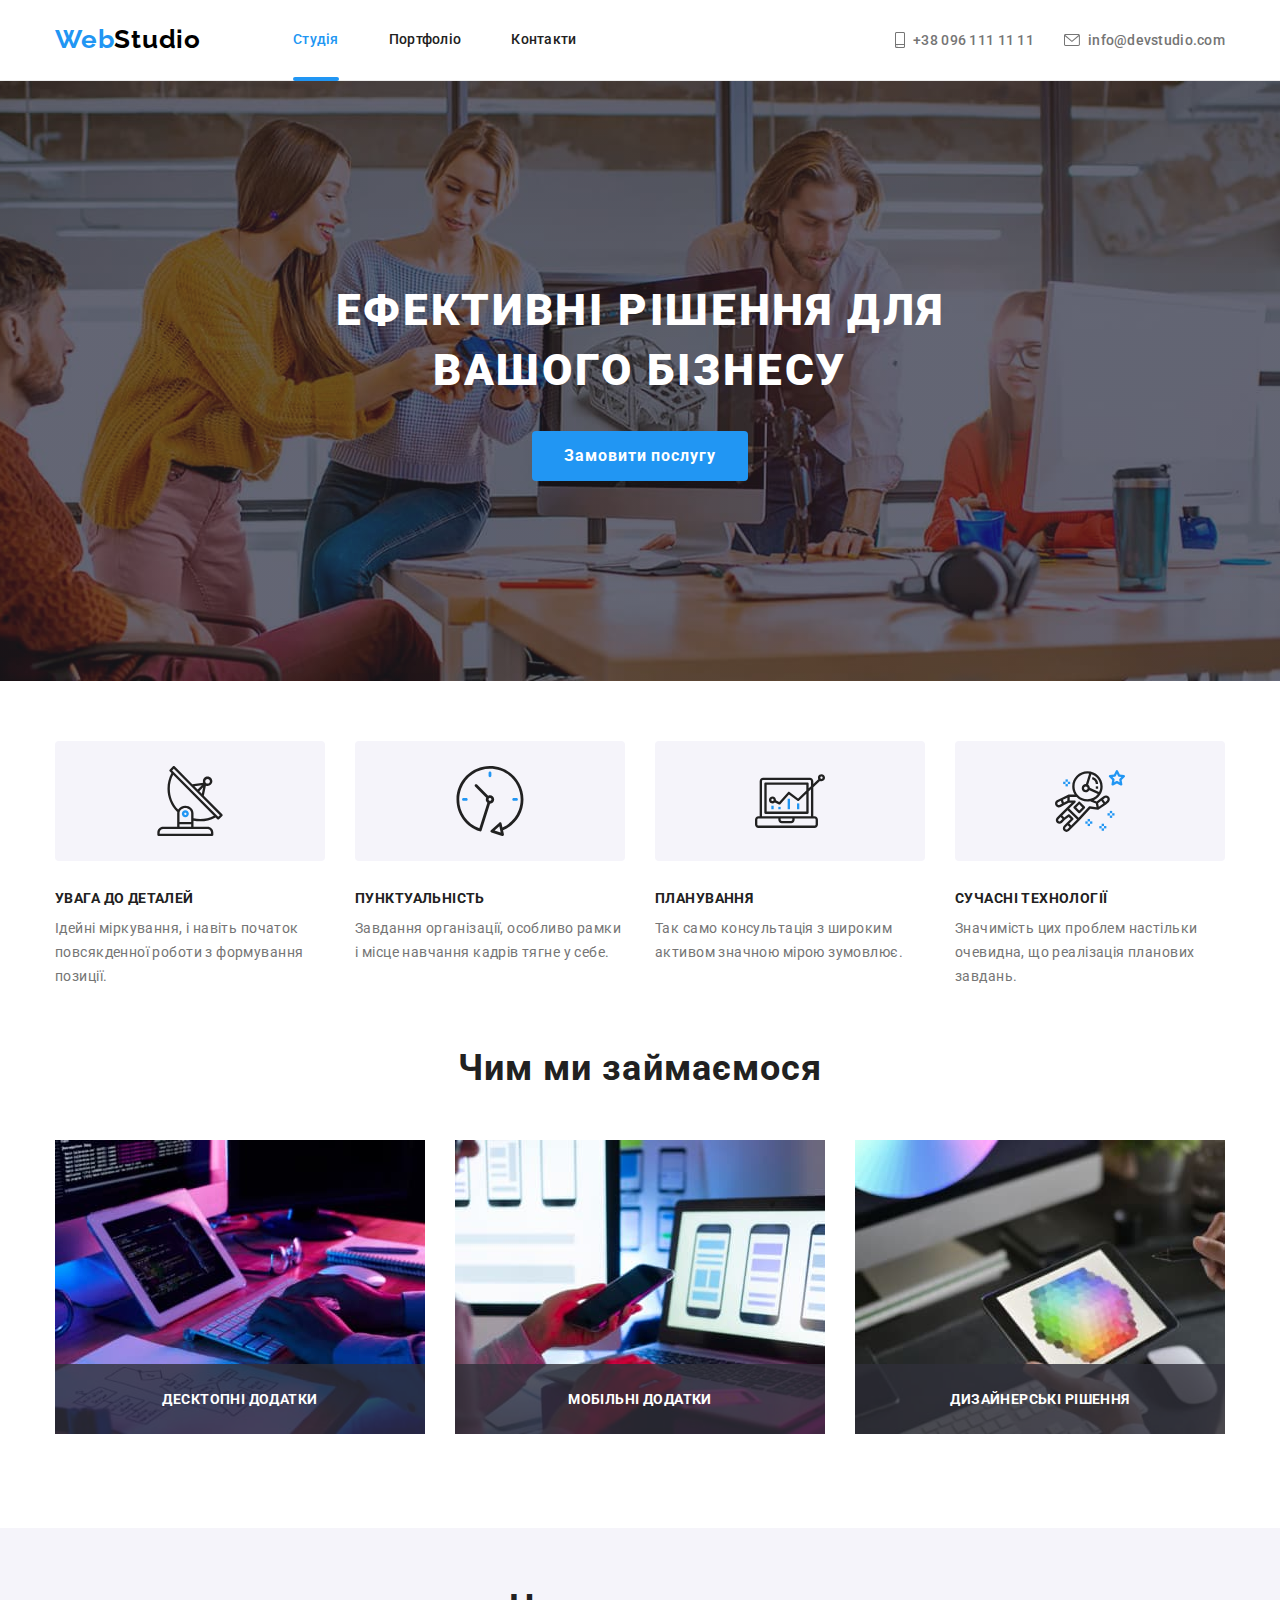
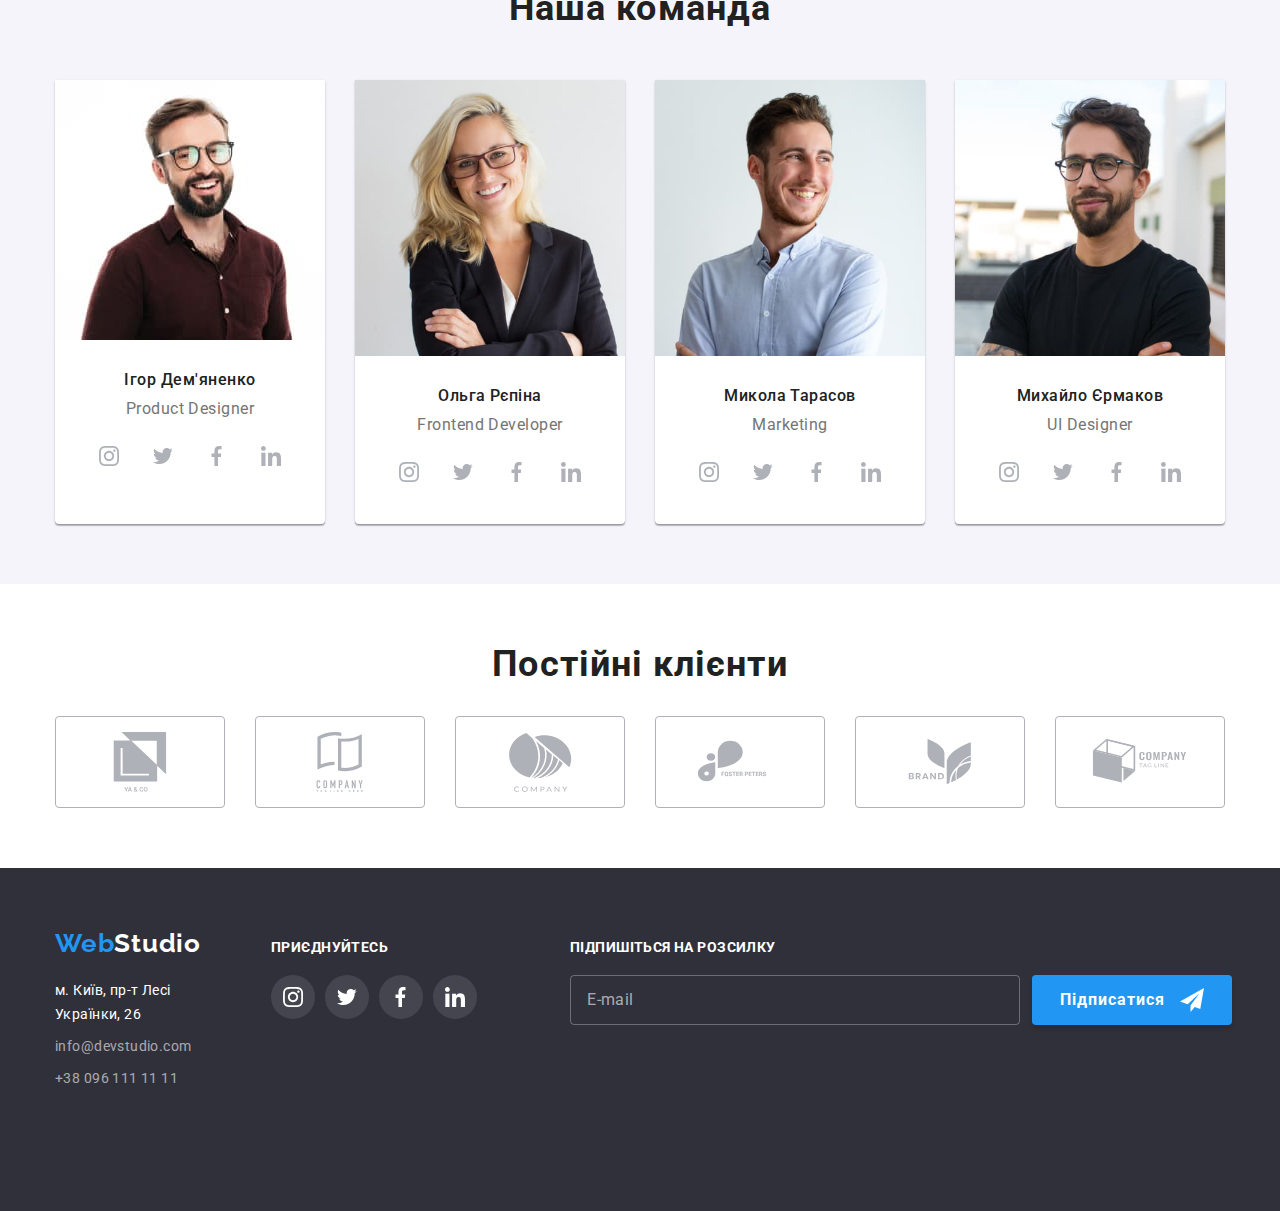
==== commit 70198585: "добавляет адаптацию img" ====
--- a/index.html
+++ b/index.html
@@ -31,55 +31,57 @@
           </button>
           
           <div class="nav-site__container" id="nav-site__container" data-menu>
-            <nav class="nav-site">
-              <ul class="nav-site__list">
-                <li class="nav-site__items">
-                  <a class="nav-site__link nav-site__link--active" href="./index.html">Студія</a>
+            <div class="nav-site__center">
+              <nav class="nav-site">
+                <ul class="nav-site__list">
+                  <li class="nav-site__items">
+                    <a class="nav-site__link nav-site__link--active" href="./index.html">Студія</a>
+                  </li>
+                  <li class="nav-site__items">
+                    <a class="nav-site__link" href="./portfolio.html">Портфоліо</a>
+                  </li>
+                  <li class="nav-site__items">
+                    <a class="nav-site__link" href="">Контакти</a>
+                  </li>
+                </ul>
+              </nav>
+              <!-- Контактная информация -->
+              <ul class="nav-contacts">
+  
+                <li class="nav-contacts__items">
+                  <a class="nav-contacts__link" href="tel:+380961111111">
+                    <svg class="nav-contacts__icon" width="10" height="16">
+                      <use href="./images/symbol-defs.svg#icon-smartphone"></use>
+                    </svg><span>+38 096 111 11 11</span></a
+                  >
                 </li>
-                <li class="nav-site__items">
-                  <a class="nav-site__link" href="./portfolio.html">Портфоліо</a>
-                </li>
-                <li class="nav-site__items">
-                  <a class="nav-site__link" href="">Контакти</a>
+                <li class="nav-contacts__items">
+                  <a class="nav-contacts__link" href="mailto:info@devstudio.com">
+                    <svg class="nav-contacts__icon" width="16" height="16">
+                      <use href="./images/symbol-defs.svg#icon-envelope"></use>
+                    </svg><span>info@devstudio.com</span></a
+                  >
                 </li>
               </ul>
-            </nav>
-            <!-- Контактная информация -->
-            <ul class="nav-contacts">
-
-              <li class="nav-contacts__items">
-                <a class="nav-contacts__link" href="tel:+380961111111">
-                  <svg class="nav-contacts__icon" width="10" height="16">
-                    <use href="./images/symbol-defs.svg#icon-smartphone"></use>
-                  </svg><span>+38 096 111 11 11</span></a
-                >
-              </li>
-              <li class="nav-contacts__items">
-                <a class="nav-contacts__link" href="mailto:info@devstudio.com">
-                  <svg class="nav-contacts__icon" width="16" height="16">
-                    <use href="./images/symbol-defs.svg#icon-envelope"></use>
-                  </svg><span>info@devstudio.com</span></a
-                >
-              </li>
-            </ul>
-            <ul class="nav-social">
-              <li class="nav-social__items">
-                <a href="" class="nav-social__link" target="_blank"
-                      rel="noreferrer noopener">Instagram</a>
-              </li>
-              <li class="nav-social__items">
-                <a href="" class="nav-social__link" target="_blank"
-                      rel="noreferrer noopener">Twitter</a>
-              </li>
-              <li class="nav-social__items">
-                <a href="" class="nav-social__link" target="_blank"
-                      rel="noreferrer noopener">Facebook</a>
-              </li>
-              <li class="nav-social__items">
-                <a href="" class="nav-social__link" target="_blank"
-                      rel="noreferrer noopener">LinkedIn</a>
-              </li>
-            </ul>
+              <ul class="nav-social">
+                <li class="nav-social__items">
+                  <a href="" class="nav-social__link" target="_blank"
+                        rel="noreferrer noopener">Instagram</a>
+                </li>
+                <li class="nav-social__items">
+                  <a href="" class="nav-social__link" target="_blank"
+                        rel="noreferrer noopener">Twitter</a>
+                </li>
+                <li class="nav-social__items">
+                  <a href="" class="nav-social__link" target="_blank"
+                        rel="noreferrer noopener">Facebook</a>
+                </li>
+                <li class="nav-social__items">
+                  <a href="" class="nav-social__link" target="_blank"
+                        rel="noreferrer noopener">LinkedIn</a>
+                </li>
+              </ul>
+            </div>
           </div>
           
       </div>
@@ -97,7 +99,7 @@
 
         <ul class="dignity__list">
           <li class="dignity__items">
-            <svg class="dignity__icons" width="270" height="120">
+            <svg class="dignity__icons" width="70" height="70">
               <use href="./images/symbol-defs.svg#icon-antenna"></use>
             </svg>
             <h3 class="dignity__subtitle">УВАГА ДО ДЕТАЛЕЙ</h3>
@@ -144,7 +146,8 @@
           <li class="ourwork__items">
             <div class="ourwork__tumb">
               <img
-              src="./images/metier_1.jpg"
+              srcset="./images/metier-desctop_1x.jpg 1x, ./images/metier-desctop_2x.jpg 2x"
+              src="./images/metier-desctop_1x.jpg"
               alt="процес планування"
               width="370"
               height="294"
@@ -157,7 +160,8 @@
           <li class="ourwork__items">
             <div class="ourwork__tumb">
               <img
-              src="./images/metier_2.jpg"
+              srcset="./images/metier-mobile_1x.jpg 1x, ./images/metier-mobile_2x.jpg 2x"
+              src="./images/metier-mobile_1x.jpg"
               alt="процес створеня макету"
               width="370"
               height="294"
@@ -169,7 +173,8 @@
           <li class="ourwork__items">
             <div class="ourwork__tumb">
               <img
-              src="./images/metier_3.jpg"
+              srcset="./images/metier-designe_1x.jpg 1x, ./images/metier-designe_2x.jpg 2x"
+              src="./images/metier-designe_1x.jpg"
               alt="процес графічного оформлення"
               width="370"
               height="294"
@@ -188,10 +193,11 @@
           <ul class="ourteam__list">
             <li class="team-cart">
               <img
-                src="./images/product_designer.jpg"
+                class="team-cart__img"
+                srcset="./images/product_designer-270px.jpg 270w, ./images/product_designer-540px.jpg 540w, ./images/product_designer-810px.jpg 810w"
+                sizes="(min-width: 1200px) 270px, (min-width: 768px) 354px, 100vw"
+                src="./images/product_designer-270px.jpg"
                 alt="усміхнений молодий чоловік в окулярах с бородою"
-                width="270"
-                height="260"
               />
               <div class="team-cart__about">
                 <h3 class="team-cart__name">Ігор Дем'яненко</h3>
@@ -257,10 +263,11 @@
             </li>
             <li class="team-cart">
               <img
+                class="team-cart__img"
+                srcset="./images/frontend_developer-270px.jpg 270w, ./images/frontend_developer-540px.jpg 540w, ./images/frontend_developer-810px.jpg 810w"
+                sizes="(min-width: 1200px) 270px, (min-width: 768px) 354px, 100vw"
                 src="./images/frontend_developer.jpg"
                 alt="усміхнена молода дівчина в окулярах"
-                width="270"
-                height="260"
               />
               <div class="team-cart__about">
                 <h3 class="team-cart__name">Ольга Рєпіна</h3>
@@ -326,10 +333,11 @@
             </li>
             <li class="team-cart">
               <img
+                class="team-cart__img"
+                srcset="./images/marketing-270px.jpg 270w, ./images/marketing-540px.jpg 540w, ./images/marketing-810px.jpg 810w"
+                sizes="(min-width: 1200px) 270px, (min-width: 768px) 354px, 100vw"
                 src="./images/marketing.jpg"
                 alt="усміхнений молодий чоловік"
-                width="270"
-                height="260"
               />
               <div class="team-cart__about">
                 <h3 class="team-cart__name">Микола Тарасов</h3>
@@ -394,10 +402,11 @@
             </li>
             <li class="team-cart">
               <img
+                class="team-cart__img"
+                srcset="./images/ui_designer-270px.jpg 270w, ./images/ui_designer-540px.jpg 540w, ./images/ui_designer-810px.jpg 810w"
+                sizes="(min-width: 1200px) 270px, (min-width: 768px) 354px, 100vw"
                 src="./images/ui_designer.jpg"
                 alt="усміхнений молодий чоловік в окулярах с бородою"
-                width="270"
-                height="260"
               />
               <div class="team-cart__about">
                 <h3 class="team-cart__name">Михайло Єрмаков</h3>
--- a/css/main.min.css
+++ b/css/main.min.css
@@ -1 +1 @@
-:root{--brend-color: #2196F3;--white-color: #ffffff;--text-title-color: #212121;--text-main-color: #757575;--background-main-color: #F5F5F5;--background-secondary-color: #F5F4FA;--background-footer-color: #2F303A;--footer-text-color: #FFFFFF;--social-icon-color: #AFB1B8;--function-animation: cubic-bezier(0.4, 0, 0.2, 1)}*,*::before,*::after{box-sizing:border-box}body{margin:0;background-color:var(--white-color);color:var(--text-main-color);font-family:"Roboto",sans-serif}ul{margin:0;padding:0}h1,h2,h3,h4,h5,h6{margin:0}p{margin:0}img{display:block}.list{list-style:none}.link{display:block;text-decoration:none;color:inherit}.hide{position:absolute;width:1px;height:1px;margin:-1px;padding:0;overflow:hidden;border:0;clip:rect(0 0 0 0)}.title{color:var(--text-title-color);font-family:"Roboto",sans-serif;font-weight:700;font-size:36px;line-height:1.16;text-align:center;letter-spacing:.03em}.checkbox__icon,.feedback__submit,.feedback__input,.feedback__icon,.modal__close-button,.modal,.backdrop,.subscrbe__submit,.subscribe__input,.footer-social__link,.clients__icon,.clients__link,.team-cart__link,.team-cart__icon,.hero__button,.nav-site__link,.nav-site__container{transition-duration:250ms;transition-timing-function:var(--function-animation)}.footer__container,.clients,.ourteam__container,.ourwork,.dignity,.header__container{margin:0 auto;padding-left:15px;padding-right:15px}@media screen and (min-width: 768px){.footer__container,.clients,.ourteam__container,.ourwork,.dignity,.header__container{width:768px}}@media screen and (min-width: 1200px){.footer__container,.clients,.ourteam__container,.ourwork,.dignity,.header__container{width:1200px}}.clients,.ourteam,.dignity{padding-top:60px;padding-bottom:60px}.feedback__list,.address__list,.clients__list,.team-cart__list,.ourteam__list,.ourwork__list,.dignity__list,.nav-social,.nav-contacts,.nav-site__list,.footer-social{list-style:none}.address__contact,.address__maps,.clients__link,.nav-social__link,.nav-contacts__link,.nav-site__link,.logo,.footer-social__link,.team-cart__link{display:block;text-decoration:none;color:inherit}.clients__title,.ourteam__title,.ourwork__title{color:var(--text-title-color);font-family:"Roboto",sans-serif;font-weight:700;text-align:center;letter-spacing:.03em}@media screen and (max-width: 1199.98px){.clients__title,.ourteam__title,.ourwork__title{font-size:28px;line-height:1.1785714286}}@media screen and (min-width: 1200px){.clients__title,.ourteam__title,.ourwork__title{font-size:36px;line-height:1.16}}.footer__address{font-style:normal}.footer-social{display:flex;justify-content:center}.footer-social__link,.team-cart__link{display:flex;justify-content:center;align-items:center;width:44px;height:44px;border-radius:50%}.footer-social__icon,.team-cart__icon{width:20px;height:20px}.ourwork__tumb{position:relative;overflow:hidden}.logo{color:#000;font-family:"Raleway",sans-serif;font-weight:700;font-size:26px;line-height:1.38}@media screen and (min-width: 768px){.logo{font-size:24px;line-height:1.1666666667;letter-spacing:.03em}}@media screen and (min-width: 1200px){.logo{font-size:26px;line-height:1.1923076923}}.logo span{color:var(--brend-color)}body.is-fixed{overflow:hidden;width:100%;height:100vh}.header{border-bottom:1px solid #ececec}.header__container{display:flex;align-items:center}@media screen and (max-width: 767.98px){.header__container{padding-top:10px;padding-bottom:10px;justify-content:space-between}}.header{background-color:#fff;line-height:1.14}.button-burger{position:relative;outline:none;background-color:inherit;border:none;padding:0;z-index:1;fill:#000}.button-burger:hover{fill:var(--brend-color)}@media screen and (min-width: 768px){.button-burger{display:none}}.button-burger .button-burger__open{display:none}.button-burger.is-open .button-burger__cross{display:none}.button-burger.is-open .button-burger__open{display:block}.nav-site__container{transition-property:transform}@media screen and (max-width: 767.98px){.nav-site__container{display:flex;flex-direction:column;position:fixed;top:0;left:0;width:100%;height:100%;padding:48px 40px;background-color:var(--white-color);overflow-y:auto;transform:translateY(-100%)}}@media screen and (min-width: 768px){.nav-site__container{display:flex;flex-grow:1;justify-content:space-between;align-items:center}}@media screen and (min-width: 1200px){.nav-site__container{margin-left:92px}}@media screen and (max-width: 767.98px){.nav-site__container.is-open{transform:translateY(0)}}@media screen and (max-width: 767.98px){.nav-site{flex-grow:1;font-weight:500;font-size:40px;line-height:1.175;letter-spacing:.02em}}@media screen and (min-width: 768px){.nav-site{display:flex;align-items:center}}@media screen and (min-width: 768px){.nav-site__list{display:flex;align-items:center}}@media screen and (max-width: 767.98px){.nav-site__items:not(:last-child){margin-bottom:32px}}@media screen and (max-width: 767.98px){.nav-site__items{font-weight:500;font-size:40px;line-height:1.175;letter-spacing:.02em;color:var(--text-title-color)}}@media screen and (min-width: 768px){.nav-site__items+.nav-site__items{margin-left:49px}}@media screen and (min-width: 768px){.nav-site__items+.nav-site__items{margin-left:50px}}.nav-site__link{transition-property:color}.nav-site__link:hover,.nav-site__link:focus{color:var(--brend-color)}@media screen and (min-width: 768px){.nav-site__link{display:block;text-decoration:none;color:inherit;display:block;padding-top:32px;padding-bottom:32px;color:var(--text-title-color);font-weight:500;font-size:14px;letter-spacing:.02em}}.nav-site__link--active{color:var(--brend-color)}@media screen and (max-width: 767.98px){.nav-site__link--active{padding-bottom:4px;padding-left:4px}}@media screen and (min-width: 768px){.nav-site__link--active{position:relative}.nav-site__link--active::after{content:"";position:absolute;bottom:-1px;display:block;width:100%;height:4px;border-radius:2px;background-color:var(--brend-color)}}@media screen and (max-width: 767.98px){.nav-contacts{margin-bottom:64px;font-weight:500;font-size:24px;line-height:1.1666666667;letter-spacing:.02em}}@media screen and (min-width: 1200px){.nav-contacts{margin-left:auto;display:flex}}@media screen and (max-width: 767.98px){.nav-contacts__items:not(:last-child){margin-bottom:32px;font-weight:500;font-size:34px;line-height:1.1764705882;color:#2196f3}}@media screen and (max-width: 767.98px){.nav-contacts:last-child{color:var(--text-main-color)}}@media screen and (min-width: 768px)and (max-width: 1199.98px){.nav-contacts__items+.nav-contacts__items{margin-top:10px}}@media screen and (min-width: 1200px){.nav-contacts__items+.nav-contacts__items{margin-left:30px}}@media screen and (max-width: 767.98px){.nav-contacts__icon{display:none}}@media screen and (min-width: 768px){.nav-contacts__icon{vertical-align:text-bottom;margin-right:8px;fill:currentColor}}@media screen and (min-width: 768px){.nav-contacts__link{font-weight:500;font-size:12px;line-height:1.1666666667;letter-spacing:.02em;color:var(--text-main-color)}}@media screen and (min-width: 1200px){.nav-contacts__link{font-size:14px;line-height:1.1428571429}}.nav-contacts__link:hover,.nav-contacts__link:focus{color:var(--brend-color)}.nav-social{display:flex}@media screen and (min-width: 768px){.nav-social{display:none}}.nav-social__items:not(:first-child){margin-left:10px}.nav-social__items:not(:last-child){padding-right:10px;border-right:1px solid rgba(33,33,33,.2)}.nav-social__link{color:var(--brend-color)}.hero{display:flex;flex-direction:column;justify-content:center;align-items:center;max-width:1600px;margin:0 auto;background-color:#2f303a;background-image:linear-gradient(rgba(47, 48, 58, 0.4), rgba(47, 48, 58, 0.4)),url(../images/bg-hero.jpg);background-repeat:no-repeat;background-position:center;padding-top:118px;padding-bottom:118px}@media screen and (min-width: 1200px){.hero{padding-top:200px;padding-bottom:200px}}.hero__title{margin-bottom:30px;color:#fff;font-family:"Roboto",sans-serif;font-weight:900;font-size:26px;line-height:1.6153846154;text-align:center;letter-spacing:.06em;text-transform:uppercase}@media screen and (min-width: 1200px){.hero__title{font-size:44px;line-height:1.36}}.hero__button{padding:10px 24px;color:#fff;background-color:var(--brend-color);border-radius:4px;border:none;font-family:"Roboto";font-weight:700;font-size:16px;line-height:1.88;letter-spacing:.06em;transition-property:cursor}@media screen and (min-width: 1200px){.hero__button{padding:10px 32px}}.hero__button:hover,.hero__button:focus{cursor:pointer}@media screen and (min-width: 768px){.dignity__list{display:flex;flex-wrap:wrap;margin:-15px}}@media screen and (min-width: 768px){.dignity__items{width:calc((100% - 60px)/2);margin:15px}}@media screen and (min-width: 1200px){.dignity__items{width:calc((100% - 120px)/4)}}@media screen and (max-width: 767.98px){.dignity__items+.dignity__items{margin-top:30px}}.dignity__icons{display:flex;justify-content:center;align-items:center;width:100%;height:120px;border-radius:4px;margin-bottom:30px;background-color:var(--background-secondary-color)}.dignity__subtitle{margin-bottom:10px;color:var(--text-title-color);font-weight:700;font-size:14px;line-height:1.14;letter-spacing:.03em;text-transform:uppercase}.dignity__text{font-size:14px;line-height:1.71;letter-spacing:.03em}.ourwork{padding-bottom:94px}@media screen and (max-width: 1199.98px){.ourwork{display:none}}.ourwork__title{margin-bottom:50px}.ourwork__list{display:flex;justify-content:space-between}.ourwork__textblock{position:absolute;bottom:0;width:100%;height:70px;padding-top:27px;background-color:rgba(47,48,58,.8)}.ourwork__text{font-weight:700;font-size:14px;line-height:1.1428571429;text-align:center;letter-spacing:.03em;text-transform:uppercase;color:#fff}.ourteam{background-color:var(--background-secondary-color)}@media screen and (max-width: 1199.98px){.ourteam__title{margin-bottom:30px}}@media screen and (min-width: 1200px){.ourteam__title{margin-bottom:50px}}@media screen and (min-width: 768px){.ourteam__list{display:flex;flex-wrap:wrap;margin:-15px}}.team-cart{background-color:var(--white-color);border-radius:0px 0px 4px 4px;box-shadow:0px 1px 3px rgba(0,0,0,.12),0px 1px 1px rgba(0,0,0,.14),0px 2px 1px rgba(0,0,0,.2)}@media screen and (min-width: 768px){.team-cart{margin:15px;width:calc((100% - 60px)/2)}}@media screen and (min-width: 1200px){.team-cart{width:calc((100% - 120px)/4)}}@media screen and (max-width: 767.98px){.team-cart:not(:last-child){margin-bottom:30px}}.team-cart__about{padding-top:30px;display:flex;flex-direction:column;align-items:center}@media screen and (max-width: 767.98px){.team-cart__about{padding-bottom:24px}}@media screen and (min-width: 768px){.team-cart__about{padding-bottom:30px}}.team-cart__name{margin-bottom:10px;color:var(--text-title-color);font-weight:500;font-size:16px;line-height:1.19;text-align:center;letter-spacing:.03em}.team-cart__profession{margin-bottom:16px;font-size:16px;line-height:1.19;text-align:center;letter-spacing:.03em}.team-cart__list{display:flex;justify-content:space-between}.team-cart__items:not(:last-child){margin-right:10px}.team-cart__icon{fill:var(--social-icon-color);transition-property:fill}.team-cart__link{transition-property:background-color}.team-cart__link:hover .team-cart__icon,.team-cart__link:focus .team-cart__icon{fill:var(--white-color)}.team-cart__link:hover,.team-cart__link:focus{background-color:var(--brend-color)}.clients__title{margin-bottom:30px}@media screen and (min-width: desctop){.clients__title{margin-bottom:30px}}.clients__list{display:flex;flex-wrap:wrap;margin:-15px}.clients__items{margin:15px}@media screen and (max-width: 767.98px){.clients__items{width:calc((100% - 60px)/2)}}@media screen and (min-width: 768px){.clients__items{width:calc((100% - 90px)/3)}}@media screen and (min-width: 1200px){.clients__items{width:calc((100% - 180px)/6)}}.clients__link{display:flex;justify-content:center;align-items:center;height:92px;border:1px solid var(--social-icon-color);border-radius:4px;transition-property:border-color}.clients__icon{display:block;width:106px;height:60px;fill:var(--social-icon-color);transition-property:fill}.clients__link:hover,.clients__link:focus{border-color:var(--brend-color)}.clients__link:hover .clients__icon,.clients__link:focus .clients__icon{fill:var(--brend-color)}.footer{color:var(--footer-text-color);background-color:var(--background-footer-color)}.footer__container{padding-top:60px;padding-bottom:60px}.footer__item:not(:last-child){margin-bottom:60px}.footer__title{margin-bottom:20px;font-family:"Roboto",sans-serif;font-weight:700;font-size:14px;line-height:1.1428571429;letter-spacing:.03em;text-transform:uppercase;color:#fff}.footer__item .logo--dark{margin-bottom:20px}.footer-social__item:not(:last-child){margin-right:10px}.footer-social__icon{fill:var(--white-color)}.footer-social__link{border-radius:50%;background-color:rgba(255,255,255,.1);transition-property:fill,background-color}.footer-social__link:hover,.footer-social__link:focus{background-color:var(--brend-color)}.address__item+.address__item{margin-top:8px}.address__list{font-family:"Roboto",sans-serif;font-size:14px;line-height:1.71;letter-spacing:.03em}.address__contact{color:rgba(255,255,255,.6)}.logo--dark{color:var(--footer-text-color)}.subscribe__input{width:450px;height:50px;border:1px solid rgba(255,255,255,.3);border-radius:4px;padding-left:16px;background-color:inherit;font-size:16px;line-height:1.25;letter-spacing:.03em;color:rgba(255,255,255,.6);transition-property:outline,border-color}.subscribe__input::placeholder{font-size:16px;line-height:1.25;letter-spacing:.03em;color:rgba(255,255,255,.6)}.subscribe__input:focus{outline:var(--brend-color);border-color:var(--brend-color)}.subscrbe__submit{display:flex;align-items:center;justify-content:space-between;padding:10px 28px;min-width:200px;height:50px;border:none;border-radius:4px;background-color:var(--brend-color);color:var(--white-color);box-shadow:0px 4px 4px rgba(0,0,0,.15);font-family:"Roboto",sans-serif;font-weight:700;font-size:16px;line-height:1.875;letter-spacing:.06em;transition-property:box-shadow}@media screen and (max-width: 1199.98px){.subscrbe__submit{margin-top:20px}}.subscrbe__submit:hover,.subscrbe__submit:focus{box-shadow:none}.is-hidden{visibility:hidden;opacity:0;pointer-events:none}.backdrop{visibility:visible;position:fixed;top:0;z-index:2;width:100%;height:100%;background-color:rgba(0,0,0,.2);transition-property:opacity}.modal{overflow-y:auto;overflow-x:hidden;position:absolute;left:50%;top:50%;display:flex;transform:translate(-50%, -50%) scale(1);background-color:var(--white-color);transition-property:transform}@media screen and (max-width: 767.98px){.modal{width:93%;height:609px}}@media screen and (min-width: 768px){.modal{width:450px;height:609px}}@media screen and (min-width: 1200px){.modal{width:528px;height:581px}}.backdrop.is-hidden>.modal{transform:translate(-50%, -50%) scale(0)}.modal__close-icon{fill:currentColor}.modal__close-button{position:absolute;top:8px;right:8px;width:30px;height:30px;padding:5px;color:#000;border-radius:50%;border:1px solid rgba(0,0,0,.1019607843);background-color:rgba(0,0,0,0);transition-property:color}.modal__close-button:hover,.modal__close-button:focus{color:var(--brend-color)}.feedback{flex-grow:1;padding:40px;display:flex;flex-direction:column;justify-content:space-between}.feedback__title{margin-bottom:12px;font-weight:700;font-size:20px;line-height:1.5;text-align:center;letter-spacing:.03em;color:var(--text-title-color)}.feedback__list{margin-bottom:20px}.feedback__item{margin-bottom:10px}.feedback__lable{display:block;position:relative}.feedback__text{margin-bottom:4px;font-size:12px;line-height:1.1666666667;letter-spacing:.01em;color:var(--text-main-color)}.feedback__icon{display:block;position:absolute;left:12px;bottom:11px;transition-property:fill}.feedback__submit{margin:0 auto;padding:10px 52px}.feedback__input{width:100%;height:40px;border:1px solid rgba(33,33,33,.2);border-radius:4px;padding-left:42px;font-size:12px;line-height:1.1666666667;letter-spacing:.01em;transition-property:outline,border-color}.feedback__input:focus{outline:inherit;border-color:var(--brend-color)}.feedback__input:focus~.feedback__icon{fill:var(--brend-color)}.feedback__textarea{resize:none;width:100%;height:120px;padding:12px 16px;font-size:12px;line-height:1.1666666667;letter-spacing:.01em}.feedback__textarea::placeholder{font-size:12px;line-height:1.1666666667;letter-spacing:.01em;color:rgba(117,117,117,.5)}.feedback__submit{padding:10px 52px;color:#fff;background-color:var(--brend-color);border-radius:4px;border:none;font-family:"Roboto";font-weight:700;font-size:16px;line-height:1.88;letter-spacing:.06em;margin:0 auto;padding:10px 52px;transition-property:box-shadow,background-color,color}.feedback__submit:hover,.feedback__submit:focus{box-shadow:0px 4px 4px rgba(0,0,0,.15);background-color:var(--brend-color);color:var(--white-color)}.checkbox{display:flex;align-items:center}@media screen and (min-width: 1200px){.checkbox{padding-left:12px}}.checkbox__label{display:flex;align-items:center;height:auto}.checkbox__text{margin-left:8px;font-weight:400;font-size:12px;line-height:1.1666666667;letter-spacing:.03em}@media screen and (max-width: 466px){.checkbox__text{width:250px}}@media screen and (min-width: 1200px){.checkbox__text{font-size:14px;line-height:1.7142857143}}.checkbox__link{color:var(--brend-color)}.checkbox__icon{display:block;width:16px;height:15px;border:2px solid var(--text-title-color);border-radius:2px;transition-property:border,background-color,background-image}.checkbox__input:checked+.checkbox__icon{border:inherit;background-color:var(--brend-color);background-image:url(../images/check.svg)}/*# sourceMappingURL=main.min.css.map */+:root{--brend-color: #2196F3;--white-color: #ffffff;--text-title-color: #212121;--text-main-color: #757575;--background-main-color: #F5F5F5;--background-secondary-color: #F5F4FA;--background-footer-color: #2F303A;--footer-text-color: #FFFFFF;--social-icon-color: #AFB1B8;--function-animation: cubic-bezier(0.4, 0, 0.2, 1)}*,*::before,*::after{box-sizing:border-box}body{margin:0;background-color:var(--white-color);color:var(--text-main-color);font-family:"Roboto",sans-serif}ul{margin:0;padding:0}h1,h2,h3,h4,h5,h6{margin:0}p{margin:0}img{display:block;max-width:100%;height:auto}@media screen and (max-width: 767.98px){main{min-height:calc(100vh - 612px)}}@media screen and (min-width: 768px){main{min-height:calc(100vh - 472px)}}@media screen and (min-width: 1200px){main{min-height:calc(100vh - 243px)}}.list{list-style:none}.link{display:block;text-decoration:none;color:inherit}.hide{position:absolute;width:1px;height:1px;margin:-1px;padding:0;overflow:hidden;border:0;clip:rect(0 0 0 0)}.title{color:var(--text-title-color);font-family:"Roboto",sans-serif;font-weight:700;font-size:36px;line-height:1.16;text-align:center;letter-spacing:.03em}.checkbox__icon,.feedback__submit,.feedback__input,.feedback__icon,.modal__close-button,.modal,.backdrop,.subscrbe__submit,.subscribe__input,.footer-social__link,.clients__icon,.clients__link,.team-cart__link,.team-cart__icon,.hero__button,.nav-site__link,.nav-site__container{transition-duration:250ms;transition-timing-function:var(--function-animation)}.footer__container,.clients,.ourteam__container,.ourwork,.dignity,.header__container{margin:0 auto;padding-left:15px;padding-right:15px}@media screen and (max-width: 767.98px){.footer__container,.clients,.ourteam__container,.ourwork,.dignity,.header__container{max-width:450px}}@media screen and (min-width: 768px){.footer__container,.clients,.ourteam__container,.ourwork,.dignity,.header__container{width:768px}}@media screen and (min-width: 1200px){.footer__container,.clients,.ourteam__container,.ourwork,.dignity,.header__container{width:1200px}}.clients,.ourteam,.dignity{padding-top:60px;padding-bottom:60px}.feedback__list,.address__list,.clients__list,.team-cart__list,.ourteam__list,.ourwork__list,.dignity__list,.nav-social,.nav-contacts,.nav-site__list,.footer-social{list-style:none}.address__contact,.address__maps,.clients__link,.nav-social__link,.nav-contacts__link,.nav-site__link,.logo,.footer-social__link,.team-cart__link{display:block;text-decoration:none;color:inherit}.clients__title,.ourteam__title,.ourwork__title{color:var(--text-title-color);font-family:"Roboto",sans-serif;font-weight:700;text-align:center;letter-spacing:.03em}@media screen and (max-width: 1199.98px){.clients__title,.ourteam__title,.ourwork__title{font-size:28px;line-height:1.1785714286}}@media screen and (min-width: 1200px){.clients__title,.ourteam__title,.ourwork__title{font-size:36px;line-height:1.16}}.footer__address{font-style:normal}.footer-social{display:flex;justify-content:center}.footer-social__link,.team-cart__link{display:flex;justify-content:center;align-items:center;width:44px;height:44px;border-radius:50%}.footer-social__icon,.team-cart__icon{width:20px;height:20px}.ourwork__tumb{position:relative;overflow:hidden}.logo{color:#000;font-family:"Raleway",sans-serif;font-weight:700;font-size:26px;line-height:1.38}@media screen and (min-width: 768px){.logo{font-size:24px;line-height:1.1666666667;letter-spacing:.03em}}@media screen and (min-width: 1200px){.logo{font-size:26px;line-height:1.1923076923}}.logo span{color:var(--brend-color)}body.is-fixed{overflow:hidden;width:100%;height:100vh}.header{border-bottom:1px solid #ececec}.header__container{display:flex;align-items:center}@media screen and (max-width: 767.98px){.header__container{padding-top:10px;padding-bottom:10px;justify-content:space-between}}.header{background-color:#fff;line-height:1.14}.button-burger{position:relative;outline:none;background-color:inherit;border:none;padding:0;z-index:10;fill:#000}.button-burger:hover{fill:var(--brend-color)}@media screen and (min-width: 768px){.button-burger{display:none}}.button-burger .button-burger__open{display:none}.button-burger.is-open .button-burger__cross{display:none}.button-burger.is-open .button-burger__open{display:block}.nav-site__container{z-index:9;transition-property:transform}@media screen and (max-width: 767.98px){.nav-site__container{position:fixed;top:0;left:0;width:100%;height:100%;padding:48px 40px;background-color:var(--white-color);overflow-y:auto;transform:translateY(-100%)}}@media screen and (min-width: 768px){.nav-site__container{display:flex;flex-grow:1;justify-content:space-between;align-items:center}}@media screen and (min-width: 1200px){.nav-site__container{margin-left:92px}}@media screen and (max-width: 767.98px){.nav-site__container.is-open{transform:translateY(0)}}@media screen and (max-width: 767.98px){.nav-site__center{margin:0 auto;padding-left:15px;padding-right:15px;width:450px;display:flex;flex-direction:column;height:100%}}@media screen and (min-width: 768px){.nav-site__center{display:flex;flex-grow:1;justify-content:space-between;align-items:center}}@media screen and (max-width: 767.98px){.nav-site{flex-grow:1;font-weight:500;font-size:40px;line-height:1.175;letter-spacing:.02em}}@media screen and (min-width: 768px){.nav-site{display:flex;align-items:center}}@media screen and (min-width: 768px)and (max-width: 1199.98px){.nav-site__list{margin-left:92px}}@media screen and (min-width: 768px){.nav-site__list{display:flex;align-items:center}}@media screen and (max-width: 767.98px){.nav-site__items:not(:last-child){margin-bottom:32px}}@media screen and (max-width: 767.98px){.nav-site__items{font-weight:500;font-size:40px;line-height:1.175;letter-spacing:.02em;color:var(--text-title-color)}}@media screen and (min-width: 768px){.nav-site__items+.nav-site__items{margin-left:49px}}@media screen and (min-width: 768px){.nav-site__items+.nav-site__items{margin-left:50px}}.nav-site__link{transition-property:color}.nav-site__link:hover,.nav-site__link:focus{color:var(--brend-color)}@media screen and (min-width: 768px){.nav-site__link{display:block;text-decoration:none;color:inherit;display:block;padding-top:32px;padding-bottom:32px;color:var(--text-title-color);font-weight:500;font-size:14px;letter-spacing:.02em}}.nav-site__link--active{color:var(--brend-color)}@media screen and (max-width: 767.98px){.nav-site__link--active{padding-bottom:4px;padding-left:4px}}@media screen and (min-width: 768px){.nav-site__link--active{position:relative}.nav-site__link--active::after{content:"";position:absolute;bottom:-1px;display:block;width:100%;height:4px;border-radius:2px;background-color:var(--brend-color)}}@media screen and (max-width: 767.98px){.nav-contacts{margin-bottom:64px;font-weight:500;font-size:24px;line-height:1.1666666667;letter-spacing:.02em}}@media screen and (min-width: 768px)and (max-width: 1199.98px){.nav-contacts{display:flex;flex-direction:column-reverse}}@media screen and (min-width: 1200px){.nav-contacts{margin-left:auto;display:flex}}@media screen and (max-width: 767.98px){.nav-contacts__items:not(:last-child){margin-bottom:32px;font-weight:500;font-size:34px;line-height:1.1764705882;color:#2196f3}}@media screen and (max-width: 767.98px){.nav-contacts:last-child{color:var(--text-main-color)}}@media screen and (min-width: 768px)and (max-width: 1199.98px){.nav-contacts__items+.nav-contacts__items{margin-bottom:10px}}@media screen and (min-width: 1200px){.nav-contacts__items+.nav-contacts__items{margin-left:30px}}@media screen and (max-width: 767.98px){.nav-contacts__icon{display:none}}@media screen and (min-width: 768px){.nav-contacts__icon{vertical-align:text-bottom;margin-right:8px;fill:currentColor}}@media screen and (min-width: 768px){.nav-contacts__link{font-weight:500;font-size:12px;line-height:1.1666666667;letter-spacing:.02em;color:var(--text-main-color)}}@media screen and (min-width: 1200px){.nav-contacts__link{font-size:14px;line-height:1.1428571429}}.nav-contacts__link:hover,.nav-contacts__link:focus{color:var(--brend-color)}.nav-social{display:flex}@media screen and (min-width: 768px){.nav-social{display:none}}.nav-social__items:not(:first-child){margin-left:10px}.nav-social__items:not(:last-child){padding-right:10px;border-right:1px solid rgba(33,33,33,.2)}.nav-social__link{color:var(--brend-color)}.hero{display:flex;flex-direction:column;justify-content:center;align-items:center;max-width:1600px;margin:0 auto;background-color:#2f303a;background-repeat:no-repeat;background-position:center;background-size:cover;padding-top:118px;padding-bottom:118px}@media screen and (max-width: 767.98px){.hero{background-image:linear-gradient(rgba(47, 48, 58, 0.4), rgba(47, 48, 58, 0.4)),url(../images/bg-hero-Mobile480px.jpg)}}@media screen and (max-width: 767.98px)and (min-device-pixel-ratio: 2),screen and (max-width: 767.98px)and (-webkit-min-device-pixel-ratio: 2),screen and (max-width: 767.98px)and (min-resolution: 192dpi),screen and (max-width: 767.98px)and (min-resolution: 2dppx){.hero{background-image:linear-gradient(rgba(47, 48, 58, 0.4), rgba(47, 48, 58, 0.4)),url(../images/bg-hero-Mobile950px.jpg)}}@media screen and (min-width: 768px){.hero{background-image:linear-gradient(rgba(47, 48, 58, 0.4), rgba(47, 48, 58, 0.4)),url(../images/bg-hero-Tablet768px.jpg.jpg)}}@media screen and (min-width: 768px)and (min-device-pixel-ratio: 2),screen and (min-width: 768px)and (-webkit-min-device-pixel-ratio: 2),screen and (min-width: 768px)and (min-resolution: 192dpi),screen and (min-width: 768px)and (min-resolution: 2dppx){.hero{background-image:linear-gradient(rgba(47, 48, 58, 0.4), rgba(47, 48, 58, 0.4)),url(../images/bg-hero-Tablet1536px.jpg)}}@media screen and (min-width: 1200px){.hero{background-image:linear-gradient(rgba(47, 48, 58, 0.4), rgba(47, 48, 58, 0.4)),url(../images/bg-hero-Desctop1600px.jpg)}}@media screen and (min-width: 1200px)and (min-width: 1200px)and (min-device-pixel-ratio: 2),screen and (min-width: 1200px)and (-webkit-min-device-pixel-ratio: 2),screen and (min-width: 1200px)and (min-resolution: 192dpi),screen and (min-width: 1200px)and (min-resolution: 2dppx){.hero{background-image:linear-gradient(rgba(47, 48, 58, 0.4), rgba(47, 48, 58, 0.4)),url(../images/bg-hero-Desctop3200px.jpg)}}@media screen and (min-width: 1200px){.hero{padding-top:200px;padding-bottom:200px}}.hero__title{margin-bottom:30px;color:#fff;font-family:"Roboto",sans-serif;font-weight:900;font-size:26px;line-height:1.6153846154;text-align:center;letter-spacing:.06em;text-transform:uppercase}@media screen and (min-width: 1200px){.hero__title{font-size:44px;line-height:1.36}}.hero__button{padding:10px 24px;color:#fff;background-color:var(--brend-color);border-radius:4px;border:none;font-family:"Roboto";font-weight:700;font-size:16px;line-height:1.88;letter-spacing:.06em;transition-property:cursor}@media screen and (min-width: 1200px){.hero__button{padding:10px 32px}}.hero__button:hover,.hero__button:focus{cursor:pointer}@media screen and (min-width: 768px){.dignity__list{display:flex;flex-wrap:wrap;margin:-15px}}@media screen and (min-width: 768px){.dignity__items{width:calc((100% - 60px)/2);margin:15px}}@media screen and (min-width: 1200px){.dignity__items{width:calc((100% - 120px)/4)}}@media screen and (max-width: 767.98px){.dignity__items+.dignity__items{margin-top:30px}}.dignity__icons{display:flex;justify-content:center;width:100%;height:120px;padding-top:25px;padding-bottom:25px;border-radius:4px;margin-bottom:30px;background-color:var(--background-secondary-color)}.dignity__subtitle{margin-bottom:10px;color:var(--text-title-color);font-weight:700;font-size:14px;line-height:1.14;letter-spacing:.03em;text-transform:uppercase}.dignity__text{font-size:14px;line-height:1.71;letter-spacing:.03em}.ourwork{padding-bottom:94px}@media screen and (max-width: 1199.98px){.ourwork{display:none}}.ourwork__title{margin-bottom:50px}.ourwork__list{display:flex;justify-content:space-between}.ourwork__textblock{position:absolute;bottom:0;width:100%;height:70px;padding-top:27px;background-color:rgba(47,48,58,.8)}.ourwork__text{font-weight:700;font-size:14px;line-height:1.1428571429;text-align:center;letter-spacing:.03em;text-transform:uppercase;color:#fff}.ourteam{background-color:var(--background-secondary-color)}@media screen and (max-width: 1199.98px){.ourteam__title{margin-bottom:30px}}@media screen and (min-width: 1200px){.ourteam__title{margin-bottom:50px}}@media screen and (min-width: 768px){.ourteam__list{display:flex;flex-wrap:wrap;margin:-15px}}.team-cart{background-color:var(--white-color);border-radius:0px 0px 4px 4px;box-shadow:0px 1px 3px rgba(0,0,0,.12),0px 1px 1px rgba(0,0,0,.14),0px 2px 1px rgba(0,0,0,.2)}@media screen and (min-width: 768px){.team-cart{margin:15px;width:calc((100% - 60px)/2)}}@media screen and (min-width: 1200px){.team-cart{width:calc((100% - 120px)/4)}}@media screen and (max-width: 767.98px){.team-cart:not(:last-child){margin-bottom:30px}}.team-cart__about{padding-top:30px;display:flex;flex-direction:column;align-items:center}@media screen and (max-width: 767.98px){.team-cart__about{padding-bottom:24px}}@media screen and (min-width: 768px){.team-cart__about{padding-bottom:30px}}.team-cart__name{margin-bottom:10px;color:var(--text-title-color);font-weight:500;font-size:16px;line-height:1.19;text-align:center;letter-spacing:.03em}.team-cart__profession{margin-bottom:16px;font-size:16px;line-height:1.19;text-align:center;letter-spacing:.03em}.team-cart__list{display:flex;justify-content:space-between}.team-cart__items:not(:last-child){margin-right:10px}.team-cart__icon{fill:var(--social-icon-color);transition-property:fill}.team-cart__link{transition-property:background-color}.team-cart__link:hover .team-cart__icon,.team-cart__link:focus .team-cart__icon{fill:var(--white-color)}.team-cart__link:hover,.team-cart__link:focus{background-color:var(--brend-color)}.clients__title{margin-bottom:30px}@media screen and (min-width: desctop){.clients__title{margin-bottom:30px}}.clients__list{display:flex;flex-wrap:wrap;margin:-15px}.clients__items{margin:15px}@media screen and (max-width: 767.98px){.clients__items{width:calc((100% - 60px)/2)}}@media screen and (min-width: 768px){.clients__items{width:calc((100% - 90px)/3)}}@media screen and (min-width: 1200px){.clients__items{width:calc((100% - 180px)/6)}}.clients__link{display:flex;justify-content:center;align-items:center;height:92px;border:1px solid var(--social-icon-color);border-radius:4px;transition-property:border-color}.clients__icon{display:block;width:106px;height:60px;fill:var(--social-icon-color);transition-property:fill}.clients__link:hover,.clients__link:focus{border-color:var(--brend-color)}.clients__link:hover .clients__icon,.clients__link:focus .clients__icon{fill:var(--brend-color)}.footer{color:var(--footer-text-color);background-color:var(--background-footer-color)}.footer__container{padding-top:60px;padding-bottom:60px}@media screen and (min-width: 768px){.footer__container{display:flex;align-items:baseline}}@media screen and (min-width: 768px)and (max-width: 1199.98px){.footer__container{flex-wrap:wrap;justify-content:center}}@media screen and (min-width: 1200px){.footer__address{margin-top:20px}}@media screen and (max-width: 1199.98px){.footer__item{display:flex;flex-direction:column;align-items:center}}@media screen and (min-width: 1200px){.footer__item+.footer__item{margin-left:70px}}.footer__item:not(:last-child){margin-bottom:60px}@media screen and (min-width: 1200px){.footer__item:nth-child(2){width:206px}}.footer__title{margin-bottom:20px;font-family:"Roboto",sans-serif;font-weight:700;font-size:14px;line-height:1.1428571429;letter-spacing:.03em;text-transform:uppercase;color:#fff}@media screen and (min-width: 768px)and (max-width: 1199.98px){.footer__item:first-child{margin-right:165px}}.footer__item .logo--dark{margin-bottom:20px}@media screen and (max-width: 1199.98px){.footer__item .logo--dark{font-weight:700;font-size:24px;line-height:1.1666666667}}.footer-social__item:not(:last-child){margin-right:10px}.footer-social__icon{fill:var(--white-color)}.footer-social__link{border-radius:50%;background-color:rgba(255,255,255,.1);transition-property:fill,background-color}.footer-social__link:hover,.footer-social__link:focus{background-color:var(--brend-color)}@media screen and (max-width: 1199.98px){.address__item{display:flex;flex-direction:column;align-items:center}}.address__item+.address__item{margin-top:8px}.address__list{font-family:"Roboto",sans-serif;font-size:14px;line-height:1.71;letter-spacing:.03em}.address__contact{color:rgba(255,255,255,.6)}.logo--dark{color:var(--footer-text-color)}.subscribe{display:flex;flex-direction:column;align-items:center}@media screen and (max-width: 1199.98px){.subscribe{display:flex;flex-direction:column;align-items:center}}@media screen and (min-width: 1200px){.subscribe{margin-left:93px;align-items:flex-start}}.subscribe__container{display:flex}@media screen and (max-width: 1199.98px){.subscribe__container{flex-direction:column;align-items:center}}.subscribe__input{width:450px;height:50px;border:1px solid rgba(255,255,255,.3);border-radius:4px;padding-left:16px;background-color:inherit;font-size:16px;line-height:1.25;letter-spacing:.03em;color:rgba(255,255,255,.6);transition-property:outline,border-color}@media screen and (max-width: 450px){.subscribe__input{width:400px}}@media screen and (max-width: 430px){.subscribe__input{width:350px}}@media screen and (max-width: 380px){.subscribe__input{width:300px}}.subscribe__input::placeholder{font-size:16px;line-height:1.25;letter-spacing:.03em;color:rgba(255,255,255,.6)}.subscribe__input:focus{outline:var(--brend-color);border-color:var(--brend-color)}.subscrbe__submit{display:flex;align-items:center;justify-content:space-between;padding:10px 28px;min-width:200px;height:50px;border:none;border-radius:4px;background-color:var(--brend-color);color:var(--white-color);box-shadow:0px 4px 4px rgba(0,0,0,.15);font-family:"Roboto",sans-serif;font-weight:700;font-size:16px;line-height:1.875;letter-spacing:.06em;transition-property:box-shadow}@media screen and (max-width: 1199.98px){.subscrbe__submit{margin-top:20px}}@media screen and (min-width: 1200px){.subscrbe__submit{margin-left:12px}}.subscrbe__submit:hover,.subscrbe__submit:focus{box-shadow:none}.is-hidden{visibility:hidden;opacity:0;pointer-events:none}.backdrop{visibility:visible;position:fixed;top:0;z-index:11;width:100%;height:100%;background-color:rgba(0,0,0,.2);transition-property:opacity}.modal{overflow-y:auto;overflow-x:hidden;position:absolute;left:50%;top:50%;display:flex;transform:translate(-50%, -50%) scale(1);background-color:var(--white-color);transition-property:transform}@media screen and (max-width: 767.98px){.modal{width:93%;height:609px}}@media screen and (min-width: 768px){.modal{width:450px;height:609px}}@media screen and (min-width: 1200px){.modal{width:528px;height:581px}}.backdrop.is-hidden>.modal{transform:translate(-50%, -50%) scale(0)}.modal__close-icon{fill:currentColor}.modal__close-button{position:absolute;top:8px;right:8px;width:30px;height:30px;padding:5px;color:#000;border-radius:50%;border:1px solid rgba(0,0,0,.1019607843);background-color:rgba(0,0,0,0);transition-property:color}.modal__close-button:hover,.modal__close-button:focus{color:var(--brend-color)}.feedback{flex-grow:1;padding:40px;display:flex;flex-direction:column;justify-content:space-between}.feedback__title{margin-bottom:12px;font-weight:700;font-size:20px;line-height:1.5;text-align:center;letter-spacing:.03em;color:var(--text-title-color)}.feedback__list{margin-bottom:20px}.feedback__item{margin-bottom:10px}.feedback__lable{display:block;position:relative}.feedback__text{margin-bottom:4px;font-size:12px;line-height:1.1666666667;letter-spacing:.01em;color:var(--text-main-color)}.feedback__icon{display:block;position:absolute;left:12px;bottom:11px;transition-property:fill}.feedback__submit{margin:0 auto;padding:10px 52px}.feedback__input{width:100%;height:40px;border:1px solid rgba(33,33,33,.2);border-radius:4px;padding-left:42px;font-size:12px;line-height:1.1666666667;letter-spacing:.01em;transition-property:outline,border-color}.feedback__input:focus{outline:inherit;border-color:var(--brend-color)}.feedback__input:focus~.feedback__icon{fill:var(--brend-color)}.feedback__textarea{resize:none;width:100%;height:120px;padding:12px 16px;font-size:12px;line-height:1.1666666667;letter-spacing:.01em}.feedback__textarea::placeholder{font-size:12px;line-height:1.1666666667;letter-spacing:.01em;color:rgba(117,117,117,.5)}.feedback__submit{padding:10px 52px;color:#fff;background-color:var(--brend-color);border-radius:4px;border:none;font-family:"Roboto";font-weight:700;font-size:16px;line-height:1.88;letter-spacing:.06em;margin:0 auto;padding:10px 52px;transition-property:box-shadow,background-color,color}.feedback__submit:hover,.feedback__submit:focus{box-shadow:0px 4px 4px rgba(0,0,0,.15);background-color:var(--brend-color);color:var(--white-color)}.checkbox{display:flex;align-items:center}@media screen and (min-width: 1200px){.checkbox{padding-left:12px}}.checkbox__label{display:flex;align-items:center;height:auto}.checkbox__text{margin-left:8px;font-weight:400;font-size:12px;line-height:1.1666666667;letter-spacing:.03em}@media screen and (max-width: 466px){.checkbox__text{width:250px}}@media screen and (min-width: 1200px){.checkbox__text{font-size:14px;line-height:1.7142857143}}.checkbox__link{color:var(--brend-color)}.checkbox__icon{display:block;width:16px;height:15px;border:2px solid var(--text-title-color);border-radius:2px;transition-property:border,background-color,background-image}.checkbox__input:checked+.checkbox__icon{border:inherit;background-color:var(--brend-color);background-image:url(../images/check.svg)}/*# sourceMappingURL=main.min.css.map */